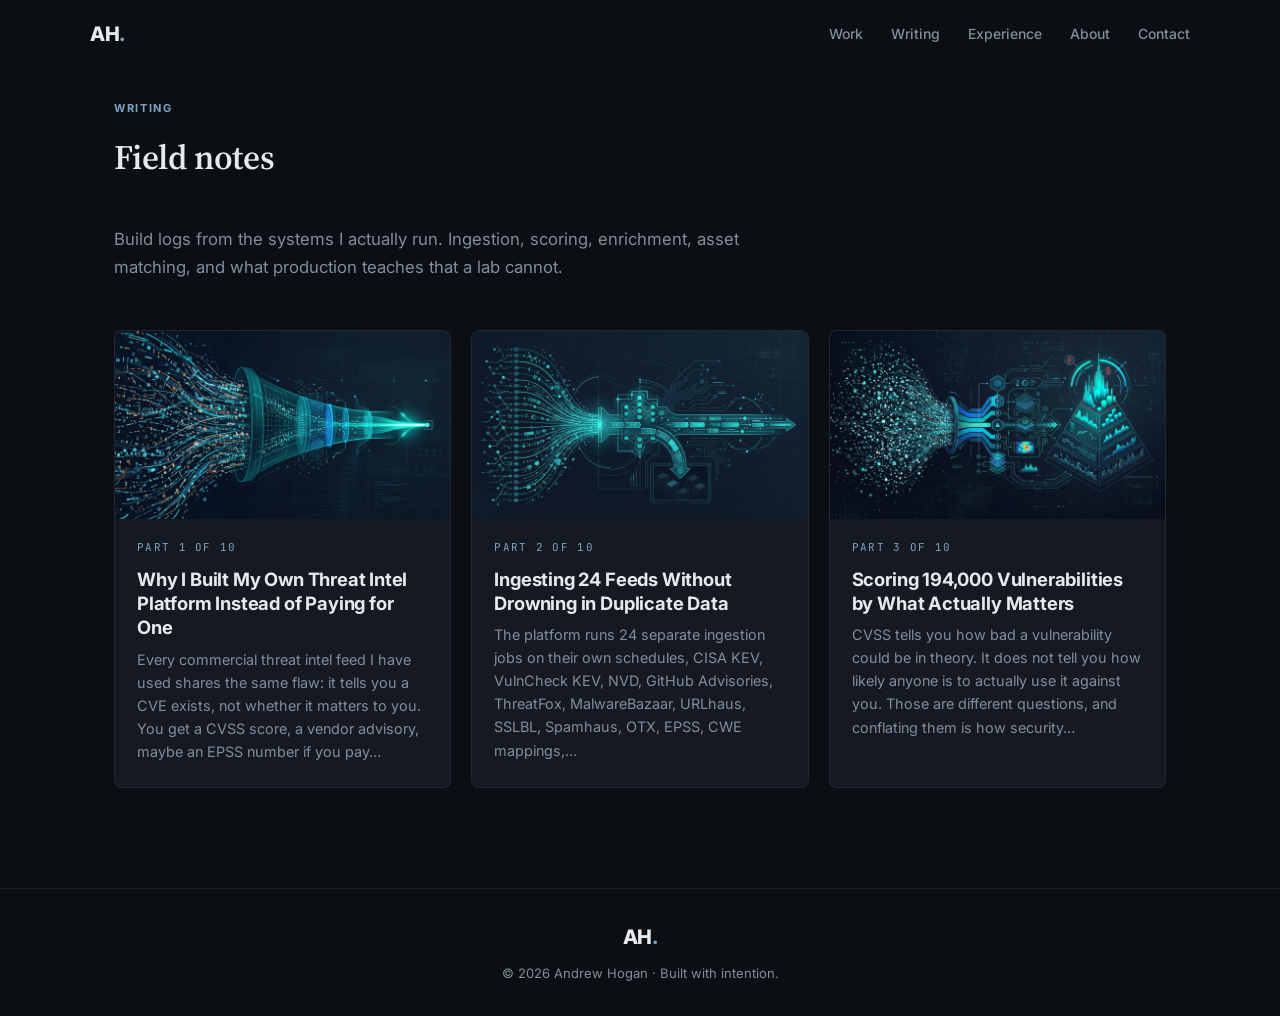
==== blog/index.html @ 1a3f8c3a "Replace the SaaS-landing-page visual system with an institutional one Color: desaturated the primary" ====
<!DOCTYPE html>
<html lang="en">
<head>
  <meta charset="UTF-8" />
  <meta name="viewport" content="width=device-width, initial-scale=1.0" />
  <meta name="description" content="Build logs on threat intelligence, detection engineering, and security tooling." />
  <link rel="icon" href="/favicon.ico" sizes="any" />
  <link rel="icon" type="image/png" sizes="192x192" href="/icon-192.png" />
  <link rel="apple-touch-icon" href="/apple-touch-icon.png" />
  <meta name="theme-color" content="#0b0e13" />
  <meta property="og:title" content="Writing — Andrew Hogan" />
  <meta property="og:description" content="Build logs on threat intelligence, detection engineering, and security tooling." />
  <meta property="og:type" content="website" />
  
  <meta name="twitter:card" content="summary_large_image" />
  <title>Writing — Andrew Hogan</title>
  <link rel="preconnect" href="https://fonts.googleapis.com" />
  <link rel="preconnect" href="https://fonts.gstatic.com" crossorigin />
  <link href="https://fonts.googleapis.com/css2?family=Inter:wght@300;400;500;600;700;800&family=JetBrains+Mono:wght@400;500&family=Source+Serif+4:opsz,wght@8..60,500;8..60,600&display=swap" rel="stylesheet" />
  <link rel="stylesheet" href="/style.css" />
</head>
<body>
  <nav id="navbar">
    <div class="nav-inner">
      <a href="/" class="nav-logo-link"><span class="nav-logo">AH<span class="accent">.</span></span></a>
      <div class="nav-links">
        <a href="/#work">Work</a>
        <a href="/blog/">Writing</a>
        <a href="/#experience">Experience</a>
        <a href="/#about">About</a>
        <a href="/#contact">Contact</a>
      </div>
    </div>
  </nav>

  <section class="section post-index">
    <div class="container">
      <div class="section-label">Writing</div>
      <h1 class="section-title">Field notes</h1>
      <p class="section-lede">Build logs from the systems I actually run. Ingestion, scoring,
         enrichment, asset matching, and what production teaches that a lab cannot.</p>
      <div class="post-list">
        <a class="post-card" href="/blog/why-i-built-my-own-threat-intel-platform.html">
          <img src="/images/blog/why-i-built-my-own-threat-intel-platform.png" alt="" />
          <div class="post-card-body">
            <div class="post-card-kicker">Part 1 of 10</div>
            <h2>Why I Built My Own Threat Intel Platform Instead of Paying for One</h2>
            <p>Every commercial threat intel feed I have used shares the same flaw: it tells you a CVE exists, not whether it matters to you. You get a CVSS score, a vendor advisory, maybe an EPSS number if you pay…</p>
          </div>
        </a>
        <a class="post-card" href="/blog/ingesting-24-feeds-without-duplicate-data.html">
          <img src="/images/blog/ingesting-24-feeds-without-duplicate-data.png" alt="" />
          <div class="post-card-body">
            <div class="post-card-kicker">Part 2 of 10</div>
            <h2>Ingesting 24 Feeds Without Drowning in Duplicate Data</h2>
            <p>The platform runs 24 separate ingestion jobs on their own schedules, CISA KEV, VulnCheck KEV, NVD, GitHub Advisories, ThreatFox, MalwareBazaar, URLhaus, SSLBL, Spamhaus, OTX, EPSS, CWE mappings,…</p>
          </div>
        </a>
        <a class="post-card" href="/blog/scoring-194000-vulnerabilities.html">
          <img src="/images/blog/scoring-194000-vulnerabilities.png" alt="" />
          <div class="post-card-body">
            <div class="post-card-kicker">Part 3 of 10</div>
            <h2>Scoring 194,000 Vulnerabilities by What Actually Matters</h2>
            <p>CVSS tells you how bad a vulnerability could be in theory. It does not tell you how likely anyone is to actually use it against you. Those are different questions, and conflating them is how security…</p>
          </div>
        </a>
      </div>
    </div>
  </section>

  <footer class="footer">
    <div class="container footer-inner">
      <span class="nav-logo">AH<span class="accent">.</span></span>
      <p>&copy; 2026 Andrew Hogan &middot; Built with intention.</p>
    </div>
  </footer>
</body>
</html>
---- style.css ----
/* ── Reset ─────────────────────────────────────────────────────────────── */
*, *::before, *::after { margin: 0; padding: 0; box-sizing: border-box; }

:root {
  --bg:         #0b0e13;
  --bg-alt:     #10141b;
  --surface:    #151a22;
  --border:     rgba(255,255,255,.07);
  --accent:     #7ea2c4;
  --accent-fill:#3f6d91;
  --text:       #e7e9ec;
  --muted:      #828d9d;
  --radius:     8px;
}

html { scroll-behavior: smooth; }

body {
  font-family: 'Inter', sans-serif;
  background: var(--bg);
  color: var(--text);
  line-height: 1.6;
  -webkit-font-smoothing: antialiased;
}

/* Display type: a serif for the handful of large headings reads as an
   institution's letterhead rather than a product landing page. Everything
   else stays Inter for density and legibility at small sizes. */
.hero h1, .section-title, .about-text h2 {
  font-family: 'Source Serif 4', Georgia, serif;
}

.container {
  max-width: 1100px;
  margin: 0 auto;
  padding: 0 24px;
}

.accent { color: var(--accent); }

/* ── Navbar ────────────────────────────────────────────────────────────── */
#navbar {
  position: fixed;
  top: 0; left: 0; right: 0;
  z-index: 100;
  padding: 18px 32px;
  transition: background .3s, backdrop-filter .3s, box-shadow .3s;
}
#navbar.scrolled {
  background: rgba(11,14,19,.88);
  backdrop-filter: blur(12px);
  box-shadow: 0 1px 0 var(--border);
}
.nav-inner {
  max-width: 1100px;
  margin: 0 auto;
  display: flex;
  align-items: center;
  gap: 32px;
}
.nav-logo {
  font-size: 20px;
  font-weight: 800;
  letter-spacing: -.5px;
  color: var(--text);
}
.nav-links {
  display: flex;
  list-style: none;
  gap: 28px;
  margin-left: auto;
}
.nav-links a {
  color: var(--muted);
  text-decoration: none;
  font-size: 14px;
  font-weight: 500;
  transition: color .2s;
}
.nav-links a:hover { color: var(--text); }
.btn-nav-resume {
  margin-left: 8px;
  padding: 8px 18px;
  background: var(--accent-fill);
  color: #fff;
  border-radius: 6px;
  text-decoration: none;
  font-size: 13px;
  font-weight: 600;
  transition: background .2s;
  white-space: nowrap;
}
.btn-nav-resume:hover { background: #4e82ab; }

/* ── Hero ──────────────────────────────────────────────────────────────── */
.hero {
  position: relative;
  min-height: 100vh;
  display: flex;
  align-items: center;
  justify-content: center;
  text-align: center;
  overflow: hidden;
}
.hero-bg {
  position: absolute;
  inset: 0;
  background: radial-gradient(ellipse 70% 50% at 50% 0%, rgba(111, 155, 196,.09) 0%, transparent 70%);
}
.hero-content {
  position: relative;
  z-index: 2;
  max-width: 720px;
  padding: 0 24px;
}
.hero-badge {
  display: inline-flex;
  align-items: center;
  gap: 8px;
  padding: 5px 14px;
  border: 1px solid var(--border);
  border-radius: 4px;
  font-size: 11px;
  font-weight: 600;
  color: var(--muted);
  letter-spacing: .1em;
  text-transform: uppercase;
  margin-bottom: 28px;
}
.dot {
  width: 6px; height: 6px;
  background: var(--accent);
  border-radius: 50%;
}
.hero h1 {
  font-size: clamp(2.5rem, 6vw, 4.2rem);
  font-weight: 600;
  letter-spacing: -.5px;
  line-height: 1.08;
  margin-bottom: 18px;
  color: var(--text);
}
.hero-title {
  font-size: clamp(1rem, 2.5vw, 1.2rem);
  color: var(--accent);
  font-weight: 500;
  letter-spacing: .01em;
  margin-bottom: 14px;
}
.hero-sub {
  color: var(--muted);
  margin-bottom: 36px;
  font-family: 'JetBrains Mono', monospace;
  font-size: 13px;
}
.hero-actions {
  display: flex;
  gap: 12px;
  justify-content: center;
  flex-wrap: wrap;
}
.btn-primary {
  padding: 13px 28px;
  background: var(--accent-fill);
  color: #fff;
  border-radius: var(--radius);
  text-decoration: none;
  font-weight: 600;
  font-size: 14px;
  transition: background .2s;
}
.btn-primary:hover { background: #4e82ab; }
.btn-ghost {
  padding: 13px 20px;
  background: transparent;
  border: 1px solid var(--border);
  color: var(--text);
  border-radius: var(--radius);
  text-decoration: none;
  font-weight: 500;
  font-size: 14px;
  display: flex;
  align-items: center;
  gap: 8px;
  transition: border-color .2s;
}
.btn-ghost:hover { border-color: rgba(126, 162, 196, .4); }
.hero-scroll {
  position: absolute;
  bottom: 32px;
  left: 50%;
  transform: translateX(-50%);
  color: var(--muted);
  font-size: 14px;
  z-index: 2;
}

/* ── Sections ──────────────────────────────────────────────────────────── */
.section { padding: 100px 0; }
.section-alt { background: var(--bg-alt); }

.section-label {
  font-size: 11px;
  font-weight: 700;
  letter-spacing: .15em;
  text-transform: uppercase;
  color: var(--accent);
  margin-bottom: 12px;
}
.section-title {
  font-size: clamp(1.6rem, 3vw, 2.15rem);
  font-weight: 600;
  letter-spacing: -.2px;
  margin-bottom: 48px;
  color: var(--text);
}

/* Fade-in animation */
.skill-card, .cert-group, .about-grid, .stat {
  opacity: 0;
  transform: translateY(20px);
  transition: opacity .5s ease, transform .5s ease;
}
.skill-card.visible, .cert-group.visible, .about-grid.visible, .stat.visible {
  opacity: 1;
  transform: translateY(0);
}

/* ── About ─────────────────────────────────────────────────────────────── */
.about-grid {
  display: grid;
  grid-template-columns: 280px 1fr;
  gap: 60px;
  align-items: center;
}
@media (max-width: 768px) {
  .about-grid { grid-template-columns: 1fr; gap: 36px; }
}
.photo-wrap {
  width: 220px;
  height: 220px;
  border-radius: var(--radius);
  overflow: hidden;
  border: 1px solid var(--border);
  margin: 0 auto;
}
.photo-wrap img { width: 100%; height: 100%; object-fit: cover; filter: grayscale(.15); }
.about-text h2 {
  font-size: 1.9rem;
  font-weight: 600;
  letter-spacing: -.2px;
  margin-bottom: 20px;
  color: var(--text);
}
.about-text p {
  color: var(--muted);
  line-height: 1.75;
  margin-bottom: 16px;
}
.inline-link { color: var(--accent); text-decoration: none; border-bottom: 1px solid rgba(111, 155, 196,.4); }
.inline-link:hover { border-color: var(--accent); }
.about-stats {
  display: flex;
  gap: 32px;
  margin-top: 32px;
  flex-wrap: wrap;
}
.stat { text-align: center; }
.stat-num {
  display: block;
  font-size: 1.7rem;
  font-weight: 700;
  color: var(--text);
  letter-spacing: -.3px;
  font-family: 'JetBrains Mono', monospace;
}
.stat-label {
  display: block;
  font-size: 11px;
  color: var(--muted);
  text-transform: uppercase;
  letter-spacing: .08em;
  margin-top: 4px;
}

/* ── Skills ────────────────────────────────────────────────────────────── */
.skills-grid {
  display: grid;
  grid-template-columns: repeat(auto-fill, minmax(300px, 1fr));
  gap: 20px;
}
.skill-card {
  background: var(--surface);
  border: 1px solid var(--border);
  border-radius: var(--radius);
  padding: 28px;
  transition: border-color .2s, transform .2s;
}
.skill-card:hover { border-color: rgba(126, 162, 196, .3); }
.skill-icon {
  width: 40px; height: 40px;
  border-radius: 6px;
  background: rgba(126, 162, 196, .1);
  display: flex;
  align-items: center;
  justify-content: center;
  color: var(--accent);
  font-size: 16px;
  margin-bottom: 16px;
}
.skill-card h3 {
  font-size: 15px;
  font-weight: 700;
  color: var(--text);
  margin-bottom: 14px;
}
.tag-list { display: flex; flex-wrap: wrap; gap: 7px; }
.tag {
  padding: 4px 10px;
  background: rgba(255,255,255,.04);
  border: 1px solid rgba(255,255,255,.08);
  border-radius: 5px;
  font-size: 12px;
  color: var(--muted);
  font-weight: 500;
}

/* ── Certifications ────────────────────────────────────────────────────── */
.cert-group { margin-bottom: 48px; }
.cert-group-label {
  font-size: 11px;
  font-weight: 700;
  letter-spacing: .12em;
  text-transform: uppercase;
  color: var(--muted);
  margin-bottom: 20px;
  padding-bottom: 10px;
  border-bottom: 1px solid var(--border);
}
.cert-row {
  display: flex;
  flex-wrap: wrap;
  gap: 16px;
}
.cert-card {
  display: flex;
  flex-direction: column;
  align-items: center;
  gap: 10px;
  background: var(--surface);
  border: 1px solid var(--border);
  border-radius: var(--radius);
  padding: 16px 12px;
  text-decoration: none;
  width: 160px;
  transition: border-color .2s, transform .2s, background .2s;
}
.cert-card:hover { border-color: rgba(126, 162, 196, .35); }
.cert-card img {
  width: 160px;
  height: 160px;
  object-fit: contain;
}
.cert-card span {
  font-size: 11px;
  color: var(--muted);
  font-weight: 600;
  text-align: center;
  line-height: 1.3;
}
.cert-card:hover span { color: var(--text); }

/* ── Contact ───────────────────────────────────────────────────────────── */
.contact-wrap { text-align: center; }
.contact-sub {
  color: var(--muted);
  font-size: 16px;
  margin-bottom: 48px;
  margin-top: -28px;
}
.contact-links {
  display: flex;
  gap: 20px;
  justify-content: center;
  flex-wrap: wrap;
}
.contact-card {
  display: flex;
  flex-direction: column;
  align-items: center;
  gap: 10px;
  background: var(--surface);
  border: 1px solid var(--border);
  border-radius: var(--radius);
  padding: 28px 36px;
  text-decoration: none;
  color: var(--text);
  font-size: 22px;
  transition: border-color .2s;
  min-width: 120px;
}
.contact-card:hover { border-color: rgba(126, 162, 196, .35); }
.contact-card span {
  font-size: 12px;
  font-weight: 600;
  color: var(--muted);
  letter-spacing: .05em;
}
.contact-card:hover span { color: var(--text); }

/* ── Footer ────────────────────────────────────────────────────────────── */
footer {
  border-top: 1px solid var(--border);
  padding: 32px 24px;
  text-align: center;
}
footer .container {
  display: flex;
  flex-direction: column;
  align-items: center;
  gap: 10px;
}
footer p { color: var(--muted); font-size: 13px; }

/* ── Mobile ────────────────────────────────────────────────────────────── */
@media (max-width: 640px) {
  .nav-links { display: none; }
  .btn-nav-resume { margin-left: auto; }
  .about-stats { gap: 20px; }
  .cert-card { width: 140px; }
  .contact-card { padding: 20px 24px; min-width: 100px; }
}

/* ── Work Experience Timeline ──────────────────────────────────────────── */
/* Role badges (current / military) in the condensed experience list — plain
   text on a thin border, no colour-fill pill, so a 9-year career doesn't
   read as a row of status chips. */
.tl-badge {
  font-size: 10px;
  font-weight: 700;
  padding: 2px 8px;
  border-radius: 4px;
  color: var(--muted);
  border: 1px solid var(--border);
  text-transform: uppercase;
  letter-spacing: .06em;
}
.tl-badge.current { color: var(--accent); border-color: rgba(126, 162, 196, .35); }

/* ==========================================================================
   Redesign: proof of work leads, credentials support
   ========================================================================== */

.section-lede {
  max-width: 62ch;
  margin: -8px 0 48px;
  font-size: 1.05rem;
  line-height: 1.7;
  color: var(--muted);
}

/* ---- Selected Work ---------------------------------------------------- */

.work-grid {
  display: grid;
  grid-template-columns: repeat(2, minmax(0, 1fr));
  gap: 20px;
}

/* The CTI platform is the strongest piece, so it gets the full width and the
   metric row. Everything else reads as a supporting card. */
.work-card--lead { grid-column: 1 / -1; }

.work-card {
  display: flex;
  flex-direction: column;
  gap: 14px;
  padding: 28px;
  background: var(--surface);
  border: 1px solid rgba(148, 163, 184, .10);
  border-radius: var(--radius);
  transition: border-color .2s;
}

.work-card:hover { border-color: rgba(126, 162, 196, .4); }

.work-head {
  display: flex;
  align-items: center;
  justify-content: space-between;
  gap: 16px;
}

.work-card h3 {
  font-size: 1.3rem;
  font-weight: 700;
  letter-spacing: -0.01em;
}

.work-card--lead h3 { font-size: 1.6rem; }

.work-card p {
  color: var(--muted);
  line-height: 1.7;
  font-size: .97rem;
}

.work-status {
  flex-shrink: 0;
  font-family: 'JetBrains Mono', monospace;
  font-size: .68rem;
  letter-spacing: .08em;
  text-transform: uppercase;
  color: var(--muted);
  border: 1px solid rgba(148, 163, 184, .22);
  border-radius: 4px;
  padding: 4px 10px;
}

.work-status.live { color: #7fb896; border-color: rgba(127, 184, 150, .35); }

.work-metrics {
  display: flex;
  flex-wrap: wrap;
  gap: 36px;
  list-style: none;
  margin: 4px 0;
  padding: 18px 0;
  border-top: 1px solid rgba(148, 163, 184, .10);
  border-bottom: 1px solid rgba(148, 163, 184, .10);
}

.work-metrics li { display: flex; flex-direction: column; gap: 2px; }

.work-metrics strong {
  font-size: 1.7rem;
  font-weight: 800;
  letter-spacing: -0.02em;
  color: var(--text);
}

.work-metrics span {
  font-family: 'JetBrains Mono', monospace;
  font-size: .7rem;
  letter-spacing: .06em;
  text-transform: uppercase;
  color: var(--muted);
}

.work-tags { display: flex; flex-wrap: wrap; gap: 7px; }

.work-tags span {
  font-size: .76rem;
  color: var(--muted);
  background: rgba(148, 163, 184, .07);
  border: 1px solid rgba(148, 163, 184, .10);
  border-radius: 6px;
  padding: 4px 9px;
}

.work-link {
  margin-top: auto;
  align-self: flex-start;
  font-size: .9rem;
  font-weight: 600;
  color: var(--accent);
  text-decoration: none;
  transition: gap .2s;
}

.work-link span { display: inline-block; transition: transform .2s; }
.work-card:hover .work-link span,
.work-link:hover span { transform: translateX(4px); }

/* ---- Writing ----------------------------------------------------------- */

.writing-card {
  display: block;
  max-width: 760px;
  padding: 30px;
  background: var(--surface);
  border: 1px solid rgba(148, 163, 184, .10);
  border-left: 3px solid var(--accent-fill);
  border-radius: var(--radius);
  text-decoration: none;
  transition: border-color .2s;
}

.writing-kicker {
  font-family: 'JetBrains Mono', monospace;
  font-size: .7rem;
  letter-spacing: .12em;
  text-transform: uppercase;
  color: var(--accent);
  margin-bottom: 10px;
}

.writing-title {
  font-size: 1.35rem;
  font-weight: 700;
  line-height: 1.3;
  letter-spacing: -0.01em;
  color: var(--text);
  margin-bottom: 10px;
}

.writing-dek {
  color: var(--muted);
  line-height: 1.7;
  margin-bottom: 16px;
}

/* ---- Condensed role list ---------------------------------------------- */

.roles { display: flex; flex-direction: column; }

.role {
  display: grid;
  grid-template-columns: 210px minmax(0, 1fr);
  gap: 28px;
  padding: 26px 0;
  border-top: 1px solid rgba(148, 163, 184, .10);
}

.role:last-child { border-bottom: 1px solid rgba(148, 163, 184, .10); }

.role-when {
  display: flex;
  flex-direction: column;
  align-items: flex-start;
  gap: 8px;
  font-family: 'JetBrains Mono', monospace;
  font-size: .78rem;
  color: var(--muted);
  padding-top: 3px;
}

.role-title { font-size: 1.08rem; font-weight: 700; }
.role-company { color: var(--accent); font-size: .92rem; margin-top: 2px; }

.role-line {
  color: var(--muted);
  line-height: 1.65;
  font-size: .93rem;
  margin: 10px 0 12px;
}

.role-tags { display: flex; flex-wrap: wrap; gap: 6px; }

.role-tags span {
  font-size: .72rem;
  color: var(--muted);
  background: rgba(148, 163, 184, .07);
  border-radius: 5px;
  padding: 3px 8px;
}

.roles-more { display: inline-block; margin-top: 28px; }

@media (max-width: 860px) {
  .work-grid { grid-template-columns: 1fr; }
  .work-metrics { gap: 24px; }
  .role { grid-template-columns: 1fr; gap: 10px; }
  .role-when { flex-direction: row; align-items: center; gap: 12px; }
}

/* ---- Tighter skills + credentials -------------------------------------
   These are supporting evidence, not the headline. Shrinking the cards and
   badges keeps them scannable without letting them dominate the page the
   way a printed resume would. */

.skills-grid { gap: 16px; }

.skill-card { padding: 20px 22px; }

.skill-card h3 { font-size: 1rem; margin-bottom: 10px; }

.skill-card .skill-icon {
  width: 32px; height: 32px;
  font-size: .85rem;
  margin-bottom: 12px;
}

.skill-card .tag { font-size: .73rem; padding: 3px 8px; }

.cert-group { margin-bottom: 26px; }

.cert-grid { gap: 10px; }

.cert-card {
  padding: 12px 10px 10px;
  border-radius: var(--radius);
}

.cert-card img, .cert-card .cert-img { max-height: 54px; }

.cert-card .cert-name { font-size: .68rem; }

@media (min-width: 861px) {
  /* Credentials read as a dense wall of badges at full size; capping the
     track width turns 14 tiles into a tidy row rather than a grid block. */
  .cert-grid { grid-template-columns: repeat(auto-fill, minmax(104px, 1fr)); }
}

/* ---- Blog (hosted here, not linked out) -------------------------------- */

.post-index .post-list {
  display: grid;
  grid-template-columns: repeat(auto-fill, minmax(320px, 1fr));
  gap: 20px;
}

.post-card {
  display: flex;
  flex-direction: column;
  background: var(--surface);
  border: 1px solid rgba(148, 163, 184, .10);
  border-radius: var(--radius);
  overflow: hidden;
  text-decoration: none;
  transition: border-color .2s;
}

.post-card:hover { border-color: rgba(126, 162, 196, .4); }

.post-card img { width: 100%; aspect-ratio: 16 / 9; object-fit: cover; display: block; }

.post-card-body { padding: 20px 22px 24px; }

.post-card-kicker {
  font-family: 'JetBrains Mono', monospace;
  font-size: .68rem;
  letter-spacing: .12em;
  text-transform: uppercase;
  color: var(--accent);
  margin-bottom: 10px;
}

.post-card h2 {
  font-size: 1.15rem;
  font-weight: 700;
  line-height: 1.32;
  letter-spacing: -0.01em;
  color: var(--text);
  margin-bottom: 8px;
}

.post-card p { color: var(--muted); font-size: .9rem; line-height: 1.6; }

/* ---- Single post ------------------------------------------------------- */

.post-page { padding-top: 140px; }

.container.narrow { max-width: 760px; }

.post-back {
  display: inline-block;
  font-family: 'JetBrains Mono', monospace;
  font-size: .76rem;
  letter-spacing: .06em;
  color: var(--muted);
  text-decoration: none;
  margin-bottom: 30px;
}

.post-back:hover { color: var(--accent); }

.post-kicker {
  font-family: 'JetBrains Mono', monospace;
  font-size: .7rem;
  letter-spacing: .12em;
  text-transform: uppercase;
  color: var(--accent);
  margin-bottom: 14px;
}

.post-h1 {
  font-family: 'Source Serif 4', Georgia, serif;
  font-size: clamp(1.9rem, 4vw, 2.7rem);
  font-weight: 600;
  line-height: 1.18;
  letter-spacing: -0.01em;
  margin-bottom: 30px;
}

.post-cover {
  width: 100%;
  aspect-ratio: 16 / 9;
  object-fit: cover;
  border-radius: var(--radius);
  margin-bottom: 38px;
}

.post-body p {
  font-size: 1.07rem;
  line-height: 1.8;
  color: var(--muted);
  margin-bottom: 24px;
}

/* Opening paragraph carries the piece, so it gets the brighter ink. */
.post-body .post-lede { font-size: 1.2rem; line-height: 1.72; color: var(--text); }

.post-nav {
  display: flex;
  gap: 16px;
  flex-wrap: wrap;
  margin-top: 56px;
  padding-top: 32px;
  border-top: 1px solid rgba(148, 163, 184, .12);
}

.post-nav-link {
  flex: 1 1 240px;
  padding: 18px 20px;
  background: var(--surface);
  border: 1px solid rgba(148, 163, 184, .10);
  border-radius: var(--radius);
  text-decoration: none;
  color: var(--text);
  font-weight: 600;
  line-height: 1.4;
  transition: border-color .2s;
}

.post-nav-link:hover { border-color: rgba(126, 162, 196, .4); }
.post-nav-link.next { text-align: right; }

.post-nav-link span {
  display: block;
  font-family: 'JetBrains Mono', monospace;
  font-size: .66rem;
  letter-spacing: .12em;
  text-transform: uppercase;
  color: var(--muted);
  margin-bottom: 6px;
}

.nav-logo-link { text-decoration: none; }

.writing-grid {
  display: grid;
  grid-template-columns: repeat(auto-fit, minmax(290px, 1fr));
  gap: 18px;
}

.writing-item {
  display: block;
  padding: 24px 26px;
  background: var(--surface);
  border: 1px solid rgba(148, 163, 184, .10);
  border-left: 3px solid var(--accent-fill);
  border-radius: var(--radius);
  text-decoration: none;
  transition: border-color .2s;
}

.writing-item:hover { border-color: rgba(126, 162, 196, .4); }
.writing-item .writing-title { font-size: 1.08rem; margin-bottom: 8px; }
.writing-item .writing-dek { font-size: .9rem; margin-bottom: 0; }
.writing-all { display: inline-block; margin-top: 26px; }

/* ---- Right Now --------------------------------------------------------- */

.now-list {
  list-style: none;
  display: flex;
  flex-direction: column;
  gap: 18px;
  max-width: 820px;
}

.now-list li {
  position: relative;
  padding-left: 26px;
  color: var(--muted);
  font-size: 1.02rem;
  line-height: 1.75;
}

.now-dot {
  position: absolute;
  left: 0;
  top: .62em;
  width: 7px;
  height: 7px;
  border-radius: 50%;
  background: var(--accent);
}

/* ---- Beyond the work --------------------------------------------------- */

.beyond-grid {
  display: grid;
  grid-template-columns: repeat(auto-fit, minmax(300px, 1fr));
  gap: 20px;
}

.beyond-item {
  padding: 26px 28px;
  background: var(--surface);
  border: 1px solid rgba(148, 163, 184, .10);
  border-radius: var(--radius);
  transition: border-color .2s;
}

.beyond-item:hover { border-color: rgba(126, 162, 196, .3); }

.beyond-item h3 {
  font-size: 1.06rem;
  font-weight: 700;
  letter-spacing: -0.01em;
  margin-bottom: 10px;
}

.beyond-item p {
  color: var(--muted);
  font-size: .95rem;
  line-height: 1.72;
}
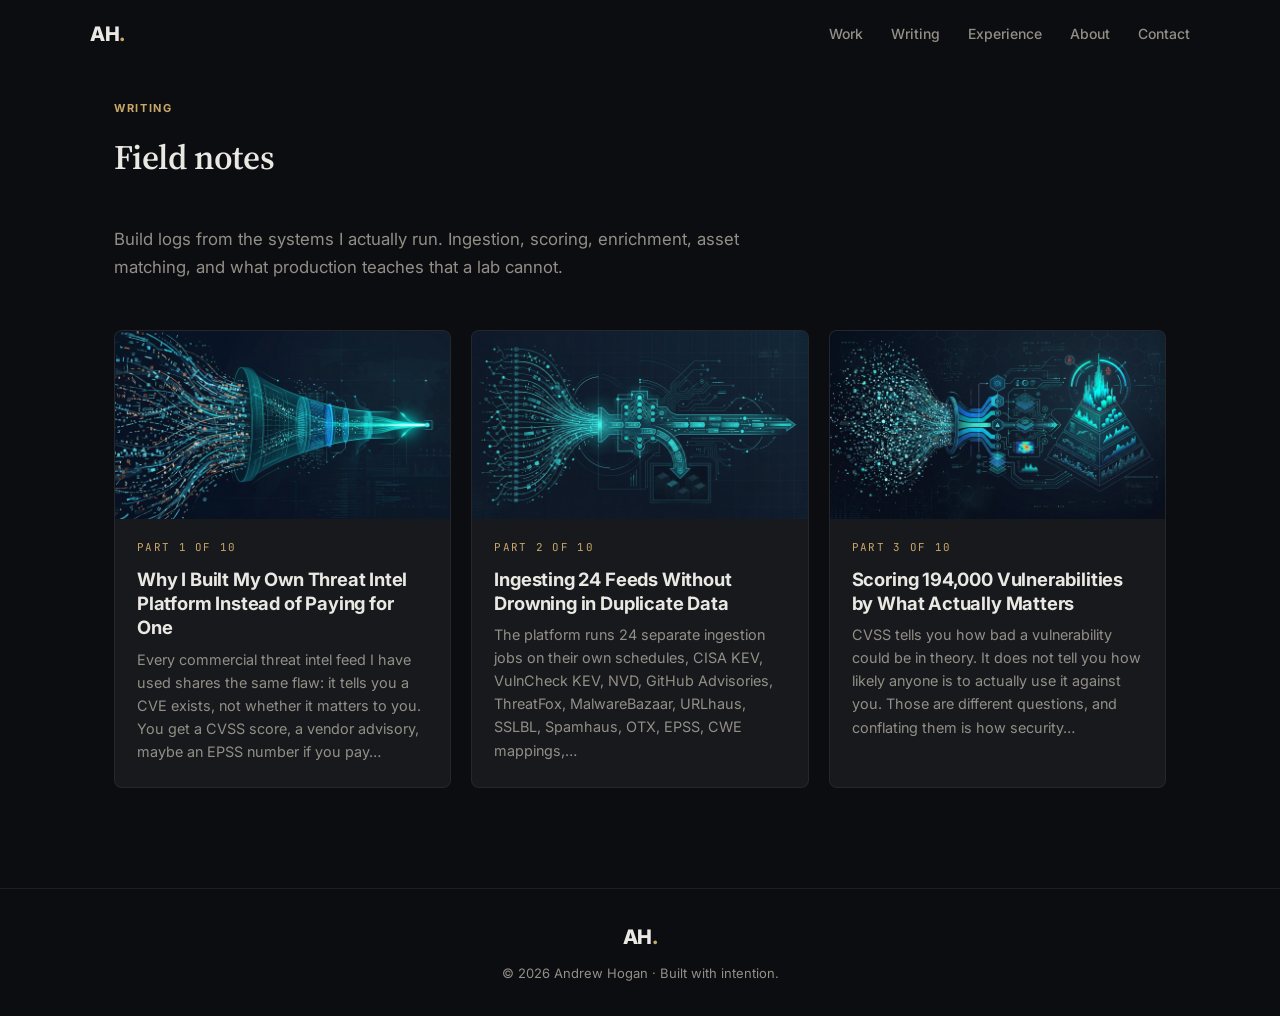
==== commit 9401b87c: "Swap the steel-blue accent for ink + brass Blue read as generic tech/SaaS even desaturated. Moved to" ====
--- a/blog/index.html
+++ b/blog/index.html
@@ -7,7 +7,7 @@
   <link rel="icon" href="/favicon.ico" sizes="any" />
   <link rel="icon" type="image/png" sizes="192x192" href="/icon-192.png" />
   <link rel="apple-touch-icon" href="/apple-touch-icon.png" />
-  <meta name="theme-color" content="#0b0e13" />
+  <meta name="theme-color" content="#0c0d10" />
   <meta property="og:title" content="Writing — Andrew Hogan" />
   <meta property="og:description" content="Build logs on threat intelligence, detection engineering, and security tooling." />
   <meta property="og:type" content="website" />
--- a/style.css
+++ b/style.css
@@ -2,14 +2,14 @@
 *, *::before, *::after { margin: 0; padding: 0; box-sizing: border-box; }
 
 :root {
-  --bg:         #0b0e13;
-  --bg-alt:     #10141b;
-  --surface:    #151a22;
+  --bg:         #0c0d10;
+  --bg-alt:     #111316;
+  --surface:    #17191d;
   --border:     rgba(255,255,255,.07);
-  --accent:     #7ea2c4;
-  --accent-fill:#3f6d91;
-  --text:       #e7e9ec;
-  --muted:      #828d9d;
+  --accent:     #c9a768;
+  --accent-fill:#96753a;
+  --text:       #eae8e3;
+  --muted:      #938f87;
   --radius:     8px;
 }
 
@@ -47,7 +47,7 @@
   transition: background .3s, backdrop-filter .3s, box-shadow .3s;
 }
 #navbar.scrolled {
-  background: rgba(11,14,19,.88);
+  background: rgba(12,13,16,.88);
   backdrop-filter: blur(12px);
   box-shadow: 0 1px 0 var(--border);
 }
@@ -90,7 +90,7 @@
   transition: background .2s;
   white-space: nowrap;
 }
-.btn-nav-resume:hover { background: #4e82ab; }
+.btn-nav-resume:hover { background: #b38b4a; }
 
 /* ── Hero ──────────────────────────────────────────────────────────────── */
 .hero {
@@ -105,7 +105,7 @@
 .hero-bg {
   position: absolute;
   inset: 0;
-  background: radial-gradient(ellipse 70% 50% at 50% 0%, rgba(111, 155, 196,.09) 0%, transparent 70%);
+  background: radial-gradient(ellipse 70% 50% at 50% 0%, rgba(201, 167, 104,.09) 0%, transparent 70%);
 }
 .hero-content {
   position: relative;
@@ -169,7 +169,7 @@
   font-size: 14px;
   transition: background .2s;
 }
-.btn-primary:hover { background: #4e82ab; }
+.btn-primary:hover { background: #b38b4a; }
 .btn-ghost {
   padding: 13px 20px;
   background: transparent;
@@ -184,7 +184,7 @@
   gap: 8px;
   transition: border-color .2s;
 }
-.btn-ghost:hover { border-color: rgba(126, 162, 196, .4); }
+.btn-ghost:hover { border-color: rgba(201, 167, 104, .4); }
 .hero-scroll {
   position: absolute;
   bottom: 32px;
@@ -257,7 +257,7 @@
   line-height: 1.75;
   margin-bottom: 16px;
 }
-.inline-link { color: var(--accent); text-decoration: none; border-bottom: 1px solid rgba(111, 155, 196,.4); }
+.inline-link { color: var(--accent); text-decoration: none; border-bottom: 1px solid rgba(201, 167, 104,.4); }
 .inline-link:hover { border-color: var(--accent); }
 .about-stats {
   display: flex;
@@ -296,11 +296,11 @@
   padding: 28px;
   transition: border-color .2s, transform .2s;
 }
-.skill-card:hover { border-color: rgba(126, 162, 196, .3); }
+.skill-card:hover { border-color: rgba(201, 167, 104, .3); }
 .skill-icon {
   width: 40px; height: 40px;
   border-radius: 6px;
-  background: rgba(126, 162, 196, .1);
+  background: rgba(201, 167, 104, .1);
   display: flex;
   align-items: center;
   justify-content: center;
@@ -355,7 +355,7 @@
   width: 160px;
   transition: border-color .2s, transform .2s, background .2s;
 }
-.cert-card:hover { border-color: rgba(126, 162, 196, .35); }
+.cert-card:hover { border-color: rgba(201, 167, 104, .35); }
 .cert-card img {
   width: 160px;
   height: 160px;
@@ -399,7 +399,7 @@
   transition: border-color .2s;
   min-width: 120px;
 }
-.contact-card:hover { border-color: rgba(126, 162, 196, .35); }
+.contact-card:hover { border-color: rgba(201, 167, 104, .35); }
 .contact-card span {
   font-size: 12px;
   font-weight: 600;
@@ -445,7 +445,7 @@
   text-transform: uppercase;
   letter-spacing: .06em;
 }
-.tl-badge.current { color: var(--accent); border-color: rgba(126, 162, 196, .35); }
+.tl-badge.current { color: var(--accent); border-color: rgba(201, 167, 104, .35); }
 
 /* ==========================================================================
    Redesign: proof of work leads, credentials support
@@ -482,7 +482,7 @@
   transition: border-color .2s;
 }
 
-.work-card:hover { border-color: rgba(126, 162, 196, .4); }
+.work-card:hover { border-color: rgba(201, 167, 104, .4); }
 
 .work-head {
   display: flex;
@@ -721,7 +721,7 @@
   transition: border-color .2s;
 }
 
-.post-card:hover { border-color: rgba(126, 162, 196, .4); }
+.post-card:hover { border-color: rgba(201, 167, 104, .4); }
 
 .post-card img { width: 100%; aspect-ratio: 16 / 9; object-fit: cover; display: block; }
 
@@ -823,7 +823,7 @@
   transition: border-color .2s;
 }
 
-.post-nav-link:hover { border-color: rgba(126, 162, 196, .4); }
+.post-nav-link:hover { border-color: rgba(201, 167, 104, .4); }
 .post-nav-link.next { text-align: right; }
 
 .post-nav-link span {
@@ -855,7 +855,7 @@
   transition: border-color .2s;
 }
 
-.writing-item:hover { border-color: rgba(126, 162, 196, .4); }
+.writing-item:hover { border-color: rgba(201, 167, 104, .4); }
 .writing-item .writing-title { font-size: 1.08rem; margin-bottom: 8px; }
 .writing-item .writing-dek { font-size: .9rem; margin-bottom: 0; }
 .writing-all { display: inline-block; margin-top: 26px; }
@@ -904,7 +904,7 @@
   transition: border-color .2s;
 }
 
-.beyond-item:hover { border-color: rgba(126, 162, 196, .3); }
+.beyond-item:hover { border-color: rgba(201, 167, 104, .3); }
 
 .beyond-item h3 {
   font-size: 1.06rem;
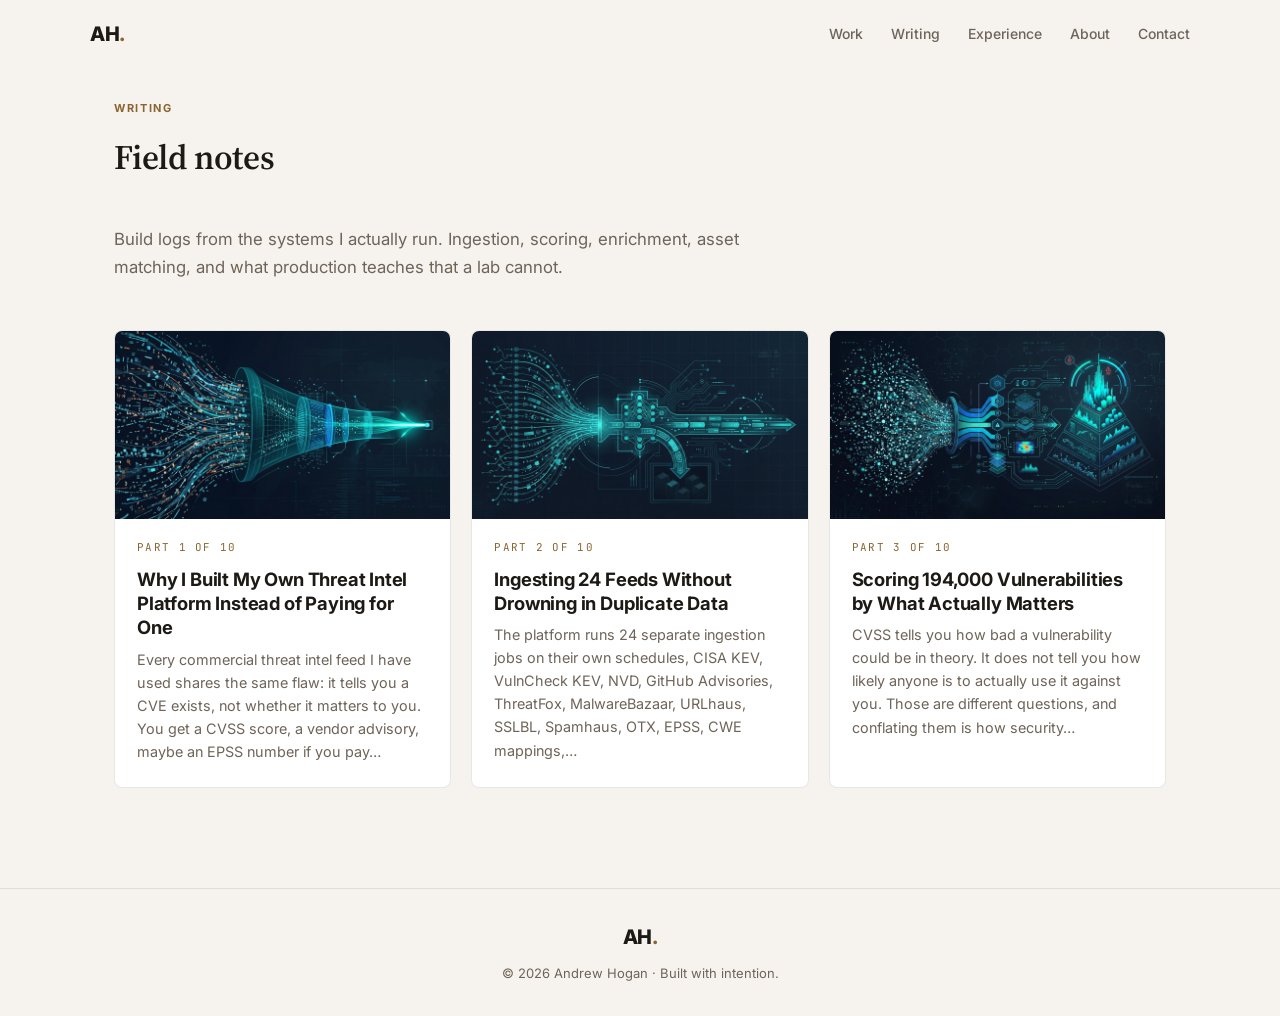
==== commit 580978a2: "Flip to an off-white background Swapped the dark ink theme for a light one: warm off-white page (#f6" ====
--- a/blog/index.html
+++ b/blog/index.html
@@ -7,7 +7,7 @@
   <link rel="icon" href="/favicon.ico" sizes="any" />
   <link rel="icon" type="image/png" sizes="192x192" href="/icon-192.png" />
   <link rel="apple-touch-icon" href="/apple-touch-icon.png" />
-  <meta name="theme-color" content="#0c0d10" />
+  <meta name="theme-color" content="#f6f3ee" />
   <meta property="og:title" content="Writing — Andrew Hogan" />
   <meta property="og:description" content="Build logs on threat intelligence, detection engineering, and security tooling." />
   <meta property="og:type" content="website" />
--- a/style.css
+++ b/style.css
@@ -2,14 +2,14 @@
 *, *::before, *::after { margin: 0; padding: 0; box-sizing: border-box; }
 
 :root {
-  --bg:         #0c0d10;
-  --bg-alt:     #111316;
-  --surface:    #17191d;
-  --border:     rgba(255,255,255,.07);
-  --accent:     #c9a768;
-  --accent-fill:#96753a;
-  --text:       #eae8e3;
-  --muted:      #938f87;
+  --bg:         #f6f3ee;
+  --bg-alt:     #efe9e0;
+  --surface:    #ffffff;
+  --border:     rgba(29,26,21,.10);
+  --accent:     #8a6530;
+  --accent-fill:#6f5225;
+  --text:       #1d1a15;
+  --muted:      #6e6459;
   --radius:     8px;
 }
 
@@ -47,7 +47,7 @@
   transition: background .3s, backdrop-filter .3s, box-shadow .3s;
 }
 #navbar.scrolled {
-  background: rgba(12,13,16,.88);
+  background: rgba(246,243,238,.88);
   backdrop-filter: blur(12px);
   box-shadow: 0 1px 0 var(--border);
 }
@@ -90,7 +90,7 @@
   transition: background .2s;
   white-space: nowrap;
 }
-.btn-nav-resume:hover { background: #b38b4a; }
+.btn-nav-resume:hover { background: #86632e; }
 
 /* ── Hero ──────────────────────────────────────────────────────────────── */
 .hero {
@@ -105,7 +105,7 @@
 .hero-bg {
   position: absolute;
   inset: 0;
-  background: radial-gradient(ellipse 70% 50% at 50% 0%, rgba(201, 167, 104,.09) 0%, transparent 70%);
+  background: radial-gradient(ellipse 70% 50% at 50% 0%, rgba(138, 101, 48,.09) 0%, transparent 70%);
 }
 .hero-content {
   position: relative;
@@ -169,7 +169,7 @@
   font-size: 14px;
   transition: background .2s;
 }
-.btn-primary:hover { background: #b38b4a; }
+.btn-primary:hover { background: #86632e; }
 .btn-ghost {
   padding: 13px 20px;
   background: transparent;
@@ -184,7 +184,7 @@
   gap: 8px;
   transition: border-color .2s;
 }
-.btn-ghost:hover { border-color: rgba(201, 167, 104, .4); }
+.btn-ghost:hover { border-color: rgba(138, 101, 48, .4); }
 .hero-scroll {
   position: absolute;
   bottom: 32px;
@@ -257,7 +257,7 @@
   line-height: 1.75;
   margin-bottom: 16px;
 }
-.inline-link { color: var(--accent); text-decoration: none; border-bottom: 1px solid rgba(201, 167, 104,.4); }
+.inline-link { color: var(--accent); text-decoration: none; border-bottom: 1px solid rgba(138, 101, 48,.4); }
 .inline-link:hover { border-color: var(--accent); }
 .about-stats {
   display: flex;
@@ -296,11 +296,11 @@
   padding: 28px;
   transition: border-color .2s, transform .2s;
 }
-.skill-card:hover { border-color: rgba(201, 167, 104, .3); }
+.skill-card:hover { border-color: rgba(138, 101, 48, .3); }
 .skill-icon {
   width: 40px; height: 40px;
   border-radius: 6px;
-  background: rgba(201, 167, 104, .1);
+  background: rgba(138, 101, 48, .1);
   display: flex;
   align-items: center;
   justify-content: center;
@@ -317,8 +317,8 @@
 .tag-list { display: flex; flex-wrap: wrap; gap: 7px; }
 .tag {
   padding: 4px 10px;
-  background: rgba(255,255,255,.04);
-  border: 1px solid rgba(255,255,255,.08);
+  background: rgba(29,26,21,.04);
+  border: 1px solid rgba(29,26,21,.10);
   border-radius: 5px;
   font-size: 12px;
   color: var(--muted);
@@ -355,7 +355,7 @@
   width: 160px;
   transition: border-color .2s, transform .2s, background .2s;
 }
-.cert-card:hover { border-color: rgba(201, 167, 104, .35); }
+.cert-card:hover { border-color: rgba(138, 101, 48, .35); }
 .cert-card img {
   width: 160px;
   height: 160px;
@@ -399,7 +399,7 @@
   transition: border-color .2s;
   min-width: 120px;
 }
-.contact-card:hover { border-color: rgba(201, 167, 104, .35); }
+.contact-card:hover { border-color: rgba(138, 101, 48, .35); }
 .contact-card span {
   font-size: 12px;
   font-weight: 600;
@@ -445,7 +445,7 @@
   text-transform: uppercase;
   letter-spacing: .06em;
 }
-.tl-badge.current { color: var(--accent); border-color: rgba(201, 167, 104, .35); }
+.tl-badge.current { color: var(--accent); border-color: rgba(138, 101, 48, .35); }
 
 /* ==========================================================================
    Redesign: proof of work leads, credentials support
@@ -477,12 +477,12 @@
   gap: 14px;
   padding: 28px;
   background: var(--surface);
-  border: 1px solid rgba(148, 163, 184, .10);
+  border: 1px solid rgba(29, 26, 21, .10);
   border-radius: var(--radius);
   transition: border-color .2s;
 }
 
-.work-card:hover { border-color: rgba(201, 167, 104, .4); }
+.work-card:hover { border-color: rgba(138, 101, 48, .4); }
 
 .work-head {
   display: flex;
@@ -512,12 +512,12 @@
   letter-spacing: .08em;
   text-transform: uppercase;
   color: var(--muted);
-  border: 1px solid rgba(148, 163, 184, .22);
+  border: 1px solid rgba(29, 26, 21, .22);
   border-radius: 4px;
   padding: 4px 10px;
 }
 
-.work-status.live { color: #7fb896; border-color: rgba(127, 184, 150, .35); }
+.work-status.live { color: #2f6b4a; border-color: rgba(47, 107, 74, .35); }
 
 .work-metrics {
   display: flex;
@@ -526,8 +526,8 @@
   list-style: none;
   margin: 4px 0;
   padding: 18px 0;
-  border-top: 1px solid rgba(148, 163, 184, .10);
-  border-bottom: 1px solid rgba(148, 163, 184, .10);
+  border-top: 1px solid rgba(29, 26, 21, .10);
+  border-bottom: 1px solid rgba(29, 26, 21, .10);
 }
 
 .work-metrics li { display: flex; flex-direction: column; gap: 2px; }
@@ -552,8 +552,8 @@
 .work-tags span {
   font-size: .76rem;
   color: var(--muted);
-  background: rgba(148, 163, 184, .07);
-  border: 1px solid rgba(148, 163, 184, .10);
+  background: rgba(29, 26, 21, .07);
+  border: 1px solid rgba(29, 26, 21, .10);
   border-radius: 6px;
   padding: 4px 9px;
 }
@@ -579,7 +579,7 @@
   max-width: 760px;
   padding: 30px;
   background: var(--surface);
-  border: 1px solid rgba(148, 163, 184, .10);
+  border: 1px solid rgba(29, 26, 21, .10);
   border-left: 3px solid var(--accent-fill);
   border-radius: var(--radius);
   text-decoration: none;
@@ -619,10 +619,10 @@
   grid-template-columns: 210px minmax(0, 1fr);
   gap: 28px;
   padding: 26px 0;
-  border-top: 1px solid rgba(148, 163, 184, .10);
-}
-
-.role:last-child { border-bottom: 1px solid rgba(148, 163, 184, .10); }
+  border-top: 1px solid rgba(29, 26, 21, .10);
+}
+
+.role:last-child { border-bottom: 1px solid rgba(29, 26, 21, .10); }
 
 .role-when {
   display: flex;
@@ -650,7 +650,7 @@
 .role-tags span {
   font-size: .72rem;
   color: var(--muted);
-  background: rgba(148, 163, 184, .07);
+  background: rgba(29, 26, 21, .07);
   border-radius: 5px;
   padding: 3px 8px;
 }
@@ -714,14 +714,14 @@
   display: flex;
   flex-direction: column;
   background: var(--surface);
-  border: 1px solid rgba(148, 163, 184, .10);
+  border: 1px solid rgba(29, 26, 21, .10);
   border-radius: var(--radius);
   overflow: hidden;
   text-decoration: none;
   transition: border-color .2s;
 }
 
-.post-card:hover { border-color: rgba(201, 167, 104, .4); }
+.post-card:hover { border-color: rgba(138, 101, 48, .4); }
 
 .post-card img { width: 100%; aspect-ratio: 16 / 9; object-fit: cover; display: block; }
 
@@ -807,14 +807,14 @@
   flex-wrap: wrap;
   margin-top: 56px;
   padding-top: 32px;
-  border-top: 1px solid rgba(148, 163, 184, .12);
+  border-top: 1px solid rgba(29, 26, 21, .12);
 }
 
 .post-nav-link {
   flex: 1 1 240px;
   padding: 18px 20px;
   background: var(--surface);
-  border: 1px solid rgba(148, 163, 184, .10);
+  border: 1px solid rgba(29, 26, 21, .10);
   border-radius: var(--radius);
   text-decoration: none;
   color: var(--text);
@@ -823,7 +823,7 @@
   transition: border-color .2s;
 }
 
-.post-nav-link:hover { border-color: rgba(201, 167, 104, .4); }
+.post-nav-link:hover { border-color: rgba(138, 101, 48, .4); }
 .post-nav-link.next { text-align: right; }
 
 .post-nav-link span {
@@ -848,14 +848,14 @@
   display: block;
   padding: 24px 26px;
   background: var(--surface);
-  border: 1px solid rgba(148, 163, 184, .10);
+  border: 1px solid rgba(29, 26, 21, .10);
   border-left: 3px solid var(--accent-fill);
   border-radius: var(--radius);
   text-decoration: none;
   transition: border-color .2s;
 }
 
-.writing-item:hover { border-color: rgba(201, 167, 104, .4); }
+.writing-item:hover { border-color: rgba(138, 101, 48, .4); }
 .writing-item .writing-title { font-size: 1.08rem; margin-bottom: 8px; }
 .writing-item .writing-dek { font-size: .9rem; margin-bottom: 0; }
 .writing-all { display: inline-block; margin-top: 26px; }
@@ -899,12 +899,12 @@
 .beyond-item {
   padding: 26px 28px;
   background: var(--surface);
-  border: 1px solid rgba(148, 163, 184, .10);
+  border: 1px solid rgba(29, 26, 21, .10);
   border-radius: var(--radius);
   transition: border-color .2s;
 }
 
-.beyond-item:hover { border-color: rgba(201, 167, 104, .3); }
+.beyond-item:hover { border-color: rgba(138, 101, 48, .3); }
 
 .beyond-item h3 {
   font-size: 1.06rem;
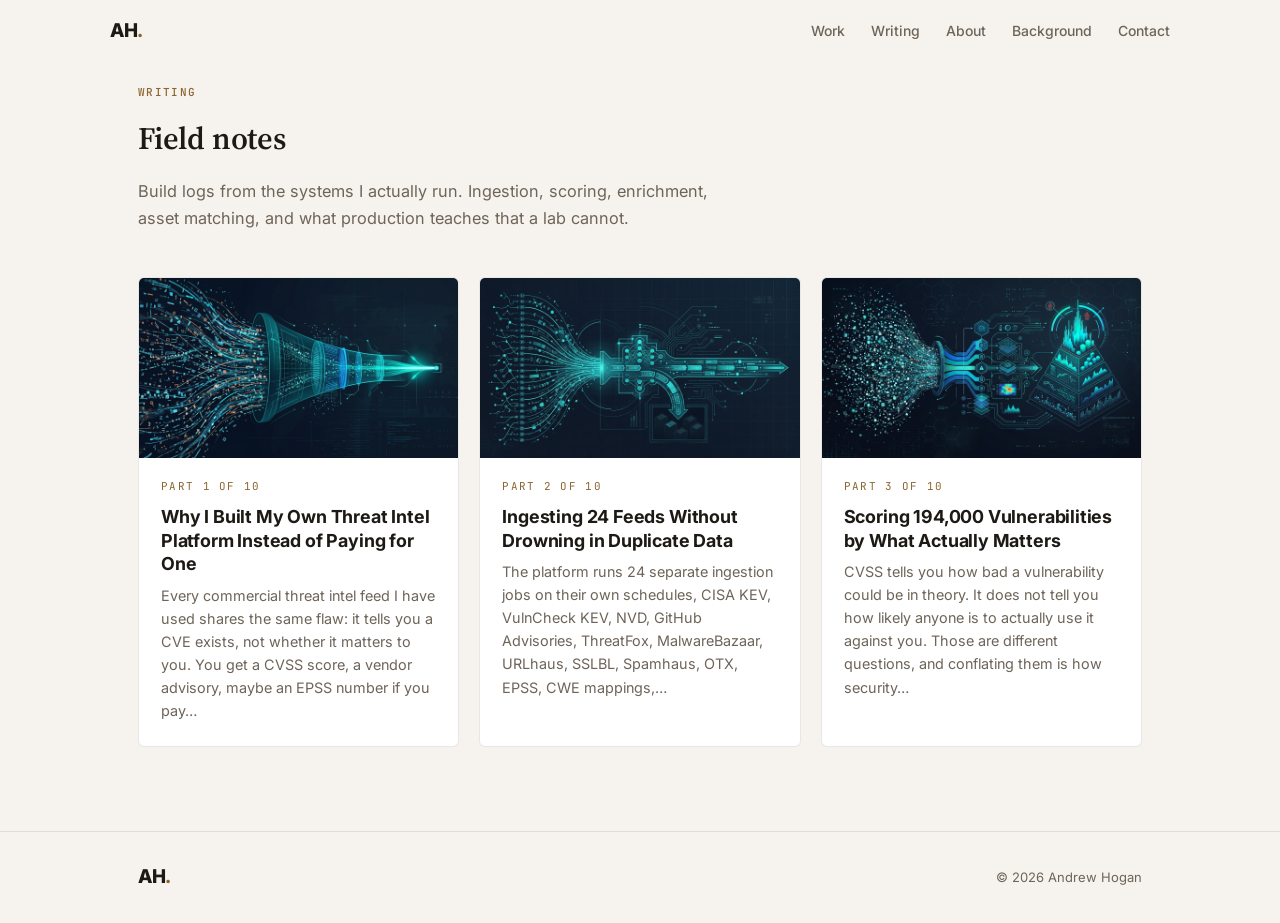
==== commit e77ab6b7: "Act on site feedback: shorter page, editorial layout, SEO Structure. The homepage was a single endle" ====
--- a/blog/index.html
+++ b/blog/index.html
@@ -3,17 +3,18 @@
 <head>
   <meta charset="UTF-8" />
   <meta name="viewport" content="width=device-width, initial-scale=1.0" />
-  <meta name="description" content="Build logs on threat intelligence, detection engineering, and security tooling." />
+  <meta name="description" content="Build logs from the threat intelligence platform, detection lab, and security tooling Andrew Hogan runs in production. Ingestion, scoring, enrichment, and asset matching." />
+  <link rel="canonical" href="https://www.andrew-hogan.com/blog/" />
   <link rel="icon" href="/favicon.ico" sizes="any" />
   <link rel="icon" type="image/png" sizes="192x192" href="/icon-192.png" />
   <link rel="apple-touch-icon" href="/apple-touch-icon.png" />
   <meta name="theme-color" content="#f6f3ee" />
   <meta property="og:title" content="Writing — Andrew Hogan" />
-  <meta property="og:description" content="Build logs on threat intelligence, detection engineering, and security tooling." />
+  <meta property="og:description" content="Build logs from the threat intelligence platform, detection lab, and security tooling Andrew Hogan runs in production. Ingestion, scoring, enrichment, and asset matching." />
   <meta property="og:type" content="website" />
   
   <meta name="twitter:card" content="summary_large_image" />
-  <title>Writing — Andrew Hogan</title>
+  <title>Writing — Build Logs on Threat Intelligence and Detection | Andrew Hogan</title>
   <link rel="preconnect" href="https://fonts.googleapis.com" />
   <link rel="preconnect" href="https://fonts.gstatic.com" crossorigin />
   <link href="https://fonts.googleapis.com/css2?family=Inter:wght@300;400;500;600;700;800&family=JetBrains+Mono:wght@400;500&family=Source+Serif+4:opsz,wght@8..60,500;8..60,600&display=swap" rel="stylesheet" />
@@ -26,8 +27,8 @@
       <div class="nav-links">
         <a href="/#work">Work</a>
         <a href="/blog/">Writing</a>
-        <a href="/#experience">Experience</a>
         <a href="/#about">About</a>
+        <a href="/background.html">Background</a>
         <a href="/#contact">Contact</a>
       </div>
     </div>
@@ -41,7 +42,7 @@
          enrichment, asset matching, and what production teaches that a lab cannot.</p>
       <div class="post-list">
         <a class="post-card" href="/blog/why-i-built-my-own-threat-intel-platform.html">
-          <img src="/images/blog/why-i-built-my-own-threat-intel-platform.png" alt="" />
+          <img src="/images/blog/why-i-built-my-own-threat-intel-platform.png" alt="Cover illustration for Why I Built My Own Threat Intel Platform Instead of Paying for One" />
           <div class="post-card-body">
             <div class="post-card-kicker">Part 1 of 10</div>
             <h2>Why I Built My Own Threat Intel Platform Instead of Paying for One</h2>
@@ -49,7 +50,7 @@
           </div>
         </a>
         <a class="post-card" href="/blog/ingesting-24-feeds-without-duplicate-data.html">
-          <img src="/images/blog/ingesting-24-feeds-without-duplicate-data.png" alt="" />
+          <img src="/images/blog/ingesting-24-feeds-without-duplicate-data.png" alt="Cover illustration for Ingesting 24 Feeds Without Drowning in Duplicate Data" />
           <div class="post-card-body">
             <div class="post-card-kicker">Part 2 of 10</div>
             <h2>Ingesting 24 Feeds Without Drowning in Duplicate Data</h2>
@@ -57,7 +58,7 @@
           </div>
         </a>
         <a class="post-card" href="/blog/scoring-194000-vulnerabilities.html">
-          <img src="/images/blog/scoring-194000-vulnerabilities.png" alt="" />
+          <img src="/images/blog/scoring-194000-vulnerabilities.png" alt="Cover illustration for Scoring 194,000 Vulnerabilities by What Actually Matters" />
           <div class="post-card-body">
             <div class="post-card-kicker">Part 3 of 10</div>
             <h2>Scoring 194,000 Vulnerabilities by What Actually Matters</h2>
@@ -71,7 +72,7 @@
   <footer class="footer">
     <div class="container footer-inner">
       <span class="nav-logo">AH<span class="accent">.</span></span>
-      <p>&copy; 2026 Andrew Hogan &middot; Built with intention.</p>
+      <p>&copy; 2026 Andrew Hogan</p>
     </div>
   </footer>
 </body>
--- a/style.css
+++ b/style.css
@@ -6,11 +6,12 @@
   --bg-alt:     #efe9e0;
   --surface:    #ffffff;
   --border:     rgba(29,26,21,.10);
+  --rule:       rgba(29,26,21,.16);
   --accent:     #8a6530;
   --accent-fill:#6f5225;
   --text:       #1d1a15;
   --muted:      #6e6459;
-  --radius:     8px;
+  --radius:     6px;
 }
 
 html { scroll-behavior: smooth; }
@@ -23,19 +24,14 @@
   -webkit-font-smoothing: antialiased;
 }
 
-/* Display type: a serif for the handful of large headings reads as an
-   institution's letterhead rather than a product landing page. Everything
-   else stays Inter for density and legibility at small sizes. */
-.hero h1, .section-title, .about-text h2 {
+/* Display type: a serif on the headings reads as editorial rather than as a
+   product landing page. Everything else stays Inter for density. */
+.hero h1, .section-title, .page-head h1, .post-h1, .project h3 {
   font-family: 'Source Serif 4', Georgia, serif;
 }
 
-.container {
-  max-width: 1100px;
-  margin: 0 auto;
-  padding: 0 24px;
-}
-
+.container { max-width: 1060px; margin: 0 auto; padding: 0 28px; }
+.container.narrow { max-width: 720px; }
 .accent { color: var(--accent); }
 
 /* ── Navbar ────────────────────────────────────────────────────────────── */
@@ -43,33 +39,24 @@
   position: fixed;
   top: 0; left: 0; right: 0;
   z-index: 100;
-  padding: 18px 32px;
+  padding: 16px 28px;
   transition: background .3s, backdrop-filter .3s, box-shadow .3s;
 }
 #navbar.scrolled {
-  background: rgba(246,243,238,.88);
+  background: rgba(246,243,238,.9);
   backdrop-filter: blur(12px);
   box-shadow: 0 1px 0 var(--border);
 }
 .nav-inner {
-  max-width: 1100px;
+  max-width: 1060px;
   margin: 0 auto;
   display: flex;
   align-items: center;
   gap: 32px;
 }
-.nav-logo {
-  font-size: 20px;
-  font-weight: 800;
-  letter-spacing: -.5px;
-  color: var(--text);
-}
-.nav-links {
-  display: flex;
-  list-style: none;
-  gap: 28px;
-  margin-left: auto;
-}
+.nav-logo-link { text-decoration: none; }
+.nav-logo { font-size: 19px; font-weight: 800; letter-spacing: -.5px; color: var(--text); }
+.nav-links { display: flex; list-style: none; gap: 26px; margin-left: auto; }
 .nav-links a {
   color: var(--muted);
   text-decoration: none;
@@ -77,92 +64,50 @@
   font-weight: 500;
   transition: color .2s;
 }
-.nav-links a:hover { color: var(--text); }
-.btn-nav-resume {
-  margin-left: 8px;
-  padding: 8px 18px;
+.nav-links a:hover, .nav-links a[aria-current="page"] { color: var(--text); }
+
+/* ── Hero ──────────────────────────────────────────────────────────────── */
+/* Left-aligned and sized to its content. A centred 100vh hero leaves a screen
+   of dead space above the first real thing on the page. */
+.hero { padding: 136px 0 60px; }
+
+.hero-eyebrow {
+  font-family: 'JetBrains Mono', monospace;
+  font-size: 12px;
+  letter-spacing: .1em;
+  text-transform: uppercase;
+  color: var(--accent);
+  margin-bottom: 20px;
+}
+.hero h1 {
+  font-size: clamp(2.3rem, 5.2vw, 3.7rem);
+  font-weight: 600;
+  letter-spacing: -.5px;
+  line-height: 1.12;
+  margin-bottom: 22px;
+  max-width: 21ch;
+}
+.hero-lede {
+  font-size: 1.12rem;
+  line-height: 1.7;
+  color: var(--muted);
+  max-width: 62ch;
+  margin-bottom: 30px;
+}
+.hero-actions { display: flex; gap: 12px; flex-wrap: wrap; margin-bottom: 34px; }
+.hero-meta {
+  font-family: 'JetBrains Mono', monospace;
+  font-size: 12.5px;
+  color: var(--muted);
+  padding-top: 20px;
+  border-top: 1px solid var(--border);
+  max-width: 62ch;
+}
+
+.btn-primary {
+  padding: 12px 26px;
   background: var(--accent-fill);
   color: #fff;
-  border-radius: 6px;
-  text-decoration: none;
-  font-size: 13px;
-  font-weight: 600;
-  transition: background .2s;
-  white-space: nowrap;
-}
-.btn-nav-resume:hover { background: #86632e; }
-
-/* ── Hero ──────────────────────────────────────────────────────────────── */
-.hero {
-  position: relative;
-  min-height: 100vh;
-  display: flex;
-  align-items: center;
-  justify-content: center;
-  text-align: center;
-  overflow: hidden;
-}
-.hero-bg {
-  position: absolute;
-  inset: 0;
-  background: radial-gradient(ellipse 70% 50% at 50% 0%, rgba(138, 101, 48,.09) 0%, transparent 70%);
-}
-.hero-content {
-  position: relative;
-  z-index: 2;
-  max-width: 720px;
-  padding: 0 24px;
-}
-.hero-badge {
-  display: inline-flex;
-  align-items: center;
-  gap: 8px;
-  padding: 5px 14px;
-  border: 1px solid var(--border);
-  border-radius: 4px;
-  font-size: 11px;
-  font-weight: 600;
-  color: var(--muted);
-  letter-spacing: .1em;
-  text-transform: uppercase;
-  margin-bottom: 28px;
-}
-.dot {
-  width: 6px; height: 6px;
-  background: var(--accent);
-  border-radius: 50%;
-}
-.hero h1 {
-  font-size: clamp(2.5rem, 6vw, 4.2rem);
-  font-weight: 600;
-  letter-spacing: -.5px;
-  line-height: 1.08;
-  margin-bottom: 18px;
-  color: var(--text);
-}
-.hero-title {
-  font-size: clamp(1rem, 2.5vw, 1.2rem);
-  color: var(--accent);
-  font-weight: 500;
-  letter-spacing: .01em;
-  margin-bottom: 14px;
-}
-.hero-sub {
-  color: var(--muted);
-  margin-bottom: 36px;
-  font-family: 'JetBrains Mono', monospace;
-  font-size: 13px;
-}
-.hero-actions {
-  display: flex;
-  gap: 12px;
-  justify-content: center;
-  flex-wrap: wrap;
-}
-.btn-primary {
-  padding: 13px 28px;
-  background: var(--accent-fill);
-  color: #fff;
   border-radius: var(--radius);
   text-decoration: none;
   font-weight: 600;
@@ -171,198 +116,347 @@
 }
 .btn-primary:hover { background: #86632e; }
 .btn-ghost {
-  padding: 13px 20px;
+  padding: 12px 22px;
   background: transparent;
-  border: 1px solid var(--border);
+  border: 1px solid var(--rule);
   color: var(--text);
   border-radius: var(--radius);
   text-decoration: none;
   font-weight: 500;
   font-size: 14px;
-  display: flex;
-  align-items: center;
-  gap: 8px;
-  transition: border-color .2s;
-}
-.btn-ghost:hover { border-color: rgba(138, 101, 48, .4); }
-.hero-scroll {
-  position: absolute;
-  bottom: 32px;
-  left: 50%;
-  transform: translateX(-50%);
-  color: var(--muted);
-  font-size: 14px;
-  z-index: 2;
-}
+  transition: border-color .2s, background .2s;
+}
+.btn-ghost:hover { border-color: var(--accent); background: rgba(138,101,48,.05); }
 
 /* ── Sections ──────────────────────────────────────────────────────────── */
-.section { padding: 100px 0; }
+.section { padding: 84px 0; }
 .section-alt { background: var(--bg-alt); }
 
+.section-title {
+  display: flex;
+  align-items: baseline;
+  gap: 16px;
+  font-size: clamp(1.5rem, 2.6vw, 1.95rem);
+  font-weight: 600;
+  letter-spacing: -.2px;
+  margin-bottom: 14px;
+  color: var(--text);
+}
+.section-num {
+  font-family: 'JetBrains Mono', monospace;
+  font-size: .72rem;
+  font-weight: 500;
+  letter-spacing: .1em;
+  color: var(--accent);
+  transform: translateY(-.35em);
+}
 .section-label {
+  font-family: 'JetBrains Mono', monospace;
   font-size: 11px;
+  font-weight: 500;
+  letter-spacing: .12em;
+  text-transform: uppercase;
+  color: var(--accent);
+  margin-bottom: 12px;
+}
+.section-lede {
+  max-width: 60ch;
+  margin-bottom: 44px;
+  font-size: 1.02rem;
+  line-height: 1.7;
+  color: var(--muted);
+}
+
+/* ── Selected work ─────────────────────────────────────────────────────── */
+/* A ruled list, not a grid of boxes: each entry gets a monospace meta rail on
+   the left and the prose carries itself. */
+.projects { list-style: none; }
+
+.project {
+  display: grid;
+  grid-template-columns: 140px minmax(0, 1fr);
+  gap: 32px;
+  padding: 30px 0;
+  border-top: 1px solid var(--rule);
+}
+.project:last-child { border-bottom: 1px solid var(--rule); }
+
+.project-rail { display: flex; flex-direction: column; align-items: flex-start; gap: 10px; }
+.project-idx {
+  font-family: 'Source Serif 4', Georgia, serif;
+  font-size: 1.5rem;
+  color: var(--accent);
+  line-height: 1;
+}
+.project-status {
+  font-family: 'JetBrains Mono', monospace;
+  font-size: .66rem;
+  letter-spacing: .08em;
+  text-transform: uppercase;
+  color: var(--muted);
+}
+.project-status.live { color: #2f6b4a; }
+
+.project h3 {
+  font-size: 1.45rem;
+  font-weight: 600;
+  letter-spacing: -.01em;
+  margin-bottom: 10px;
+}
+.project--lead h3 { font-size: 1.75rem; }
+.project-body > p { color: var(--muted); line-height: 1.72; max-width: 62ch; }
+
+.project-metrics {
+  display: flex;
+  flex-wrap: wrap;
+  gap: 40px;
+  list-style: none;
+  margin: 22px 0;
+  padding: 18px 0;
+  border-top: 1px solid var(--border);
+  border-bottom: 1px solid var(--border);
+}
+.project-metrics li { display: flex; flex-direction: column; gap: 2px; }
+.project-metrics strong {
+  font-size: 1.65rem;
   font-weight: 700;
-  letter-spacing: .15em;
-  text-transform: uppercase;
-  color: var(--accent);
-  margin-bottom: 12px;
-}
-.section-title {
-  font-size: clamp(1.6rem, 3vw, 2.15rem);
-  font-weight: 600;
-  letter-spacing: -.2px;
-  margin-bottom: 48px;
-  color: var(--text);
-}
-
-/* Fade-in animation */
-.skill-card, .cert-group, .about-grid, .stat {
-  opacity: 0;
-  transform: translateY(20px);
-  transition: opacity .5s ease, transform .5s ease;
-}
-.skill-card.visible, .cert-group.visible, .about-grid.visible, .stat.visible {
-  opacity: 1;
-  transform: translateY(0);
-}
+  letter-spacing: -.02em;
+  color: var(--text);
+}
+.project-metrics span {
+  font-family: 'JetBrains Mono', monospace;
+  font-size: .68rem;
+  letter-spacing: .06em;
+  text-transform: uppercase;
+  color: var(--muted);
+}
+
+.project-stack {
+  font-family: 'JetBrains Mono', monospace;
+  font-size: .74rem;
+  color: var(--muted);
+  margin-top: 14px;
+}
+.project-link {
+  display: inline-block;
+  margin-top: 16px;
+  font-size: .9rem;
+  font-weight: 600;
+  color: var(--accent);
+  text-decoration: none;
+}
+.project-link span { display: inline-block; transition: transform .2s; }
+.project-link:hover span { transform: translateX(4px); }
+
+/* ── Writing list ──────────────────────────────────────────────────────── */
+.posts { list-style: none; }
+.posts li { border-top: 1px solid var(--rule); }
+.posts li:last-child { border-bottom: 1px solid var(--rule); }
+.posts a {
+  display: grid;
+  grid-template-columns: 140px minmax(0, 1fr);
+  gap: 32px;
+  padding: 24px 0;
+  text-decoration: none;
+  transition: background .2s;
+}
+.posts a:hover { background: rgba(138,101,48,.04); }
+.post-idx {
+  font-family: 'JetBrains Mono', monospace;
+  font-size: .7rem;
+  letter-spacing: .1em;
+  text-transform: uppercase;
+  color: var(--accent);
+  padding-top: 4px;
+}
+.post-title {
+  display: block;
+  font-size: 1.12rem;
+  font-weight: 600;
+  line-height: 1.35;
+  color: var(--text);
+  margin-bottom: 6px;
+}
+.post-dek { display: block; color: var(--muted); font-size: .94rem; line-height: 1.65; max-width: 62ch; }
+.posts-all { margin-top: 26px; }
 
 /* ── About ─────────────────────────────────────────────────────────────── */
 .about-grid {
   display: grid;
-  grid-template-columns: 280px 1fr;
-  gap: 60px;
+  grid-template-columns: minmax(0, 1fr) 300px;
+  gap: 56px;
+  align-items: start;
+}
+.about-text p { color: var(--muted); line-height: 1.78; margin-bottom: 16px; max-width: 62ch; }
+.about-lede { font-size: 1.1rem; color: var(--text) !important; }
+.about-more { margin-top: 22px; }
+/* No frame, no card: a plain portrait sits better on a warm page than a
+   white box does. */
+.about-photo img { width: 100%; display: block; border-radius: var(--radius); }
+
+.inline-link {
+  color: var(--accent);
+  text-decoration: none;
+  border-bottom: 1px solid rgba(138,101,48,.4);
+}
+.inline-link:hover { border-color: var(--accent); }
+
+/* ── Off the clock ─────────────────────────────────────────────────────── */
+.offclock { display: grid; grid-template-columns: repeat(2, minmax(0, 1fr)); gap: 34px 56px; }
+.offclock dt {
+  font-size: 1rem;
+  font-weight: 700;
+  margin-bottom: 8px;
+  color: var(--text);
+}
+.offclock dd { color: var(--muted); font-size: .96rem; line-height: 1.72; }
+
+/* ── Contact ───────────────────────────────────────────────────────────── */
+.contact-list { display: flex; flex-wrap: wrap; gap: 14px; list-style: none; }
+.contact-list a {
+  display: inline-flex;
   align-items: center;
-}
-@media (max-width: 768px) {
-  .about-grid { grid-template-columns: 1fr; gap: 36px; }
-}
-.photo-wrap {
-  width: 220px;
-  height: 220px;
-  border-radius: var(--radius);
-  overflow: hidden;
-  border: 1px solid var(--border);
-  margin: 0 auto;
-}
-.photo-wrap img { width: 100%; height: 100%; object-fit: cover; filter: grayscale(.15); }
-.about-text h2 {
-  font-size: 1.9rem;
-  font-weight: 600;
-  letter-spacing: -.2px;
-  margin-bottom: 20px;
-  color: var(--text);
-}
-.about-text p {
-  color: var(--muted);
-  line-height: 1.75;
+  gap: 9px;
+  padding: 12px 20px;
+  border: 1px solid var(--rule);
+  border-radius: var(--radius);
+  text-decoration: none;
+  color: var(--text);
+  font-size: .93rem;
+  font-weight: 500;
+  transition: border-color .2s, background .2s;
+}
+.contact-list a:hover { border-color: var(--accent); background: rgba(138,101,48,.05); }
+.contact-list i { color: var(--accent); }
+
+/* ── Page head (interior pages) ────────────────────────────────────────── */
+.page-head { padding: 140px 0 10px; }
+.page-head h1 {
+  font-size: clamp(2rem, 4.4vw, 2.9rem);
+  font-weight: 600;
+  letter-spacing: -.3px;
   margin-bottom: 16px;
 }
-.inline-link { color: var(--accent); text-decoration: none; border-bottom: 1px solid rgba(138, 101, 48,.4); }
-.inline-link:hover { border-color: var(--accent); }
-.about-stats {
-  display: flex;
+.post-back {
+  display: inline-block;
+  font-family: 'JetBrains Mono', monospace;
+  font-size: .74rem;
+  letter-spacing: .06em;
+  color: var(--muted);
+  text-decoration: none;
+  margin-bottom: 26px;
+}
+.post-back:hover { color: var(--accent); }
+
+/* ── Career list (background page) ─────────────────────────────────────── */
+.roles { display: flex; flex-direction: column; }
+.role {
+  display: grid;
+  grid-template-columns: 200px minmax(0, 1fr);
   gap: 32px;
-  margin-top: 32px;
-  flex-wrap: wrap;
-}
-.stat { text-align: center; }
-.stat-num {
-  display: block;
-  font-size: 1.7rem;
+  padding: 26px 0;
+  border-top: 1px solid var(--rule);
+}
+.role:last-child { border-bottom: 1px solid var(--rule); }
+.role-when {
+  display: flex;
+  flex-direction: column;
+  align-items: flex-start;
+  gap: 8px;
+  font-family: 'JetBrains Mono', monospace;
+  font-size: .76rem;
+  color: var(--muted);
+  padding-top: 3px;
+}
+.role-title { font-size: 1.06rem; font-weight: 700; }
+.role-company { color: var(--accent); font-size: .9rem; margin-top: 2px; }
+.role-line { color: var(--muted); line-height: 1.68; font-size: .93rem; margin: 10px 0 12px; max-width: 62ch; }
+.role-tags { display: flex; flex-wrap: wrap; gap: 6px; }
+.role-tags span {
+  font-size: .72rem;
+  color: var(--muted);
+  background: rgba(29,26,21,.05);
+  border-radius: 4px;
+  padding: 3px 8px;
+}
+.roles-more { display: inline-block; margin-top: 26px; }
+
+/* Role badges: plain text on a thin border, not a colour-fill pill. */
+.tl-badge {
+  font-size: 10px;
   font-weight: 700;
-  color: var(--text);
-  letter-spacing: -.3px;
-  font-family: 'JetBrains Mono', monospace;
-}
-.stat-label {
-  display: block;
-  font-size: 11px;
-  color: var(--muted);
-  text-transform: uppercase;
-  letter-spacing: .08em;
-  margin-top: 4px;
-}
-
-/* ── Skills ────────────────────────────────────────────────────────────── */
-.skills-grid {
-  display: grid;
-  grid-template-columns: repeat(auto-fill, minmax(300px, 1fr));
-  gap: 20px;
-}
+  padding: 2px 8px;
+  border-radius: 3px;
+  color: var(--muted);
+  border: 1px solid var(--rule);
+  text-transform: uppercase;
+  letter-spacing: .06em;
+}
+.tl-badge.current { color: var(--accent); border-color: rgba(138,101,48,.4); }
+
+/* ── Skills (background page) ──────────────────────────────────────────── */
+.skills-grid { display: grid; grid-template-columns: repeat(auto-fill, minmax(290px, 1fr)); gap: 16px; }
 .skill-card {
   background: var(--surface);
   border: 1px solid var(--border);
   border-radius: var(--radius);
-  padding: 28px;
-  transition: border-color .2s, transform .2s;
-}
-.skill-card:hover { border-color: rgba(138, 101, 48, .3); }
+  padding: 20px 22px;
+  transition: border-color .2s;
+}
+.skill-card:hover { border-color: rgba(138,101,48,.3); }
 .skill-icon {
-  width: 40px; height: 40px;
-  border-radius: 6px;
-  background: rgba(138, 101, 48, .1);
+  width: 34px; height: 34px;
+  border-radius: 5px;
+  background: rgba(138,101,48,.1);
   display: flex;
   align-items: center;
   justify-content: center;
   color: var(--accent);
-  font-size: 16px;
-  margin-bottom: 16px;
-}
-.skill-card h3 {
-  font-size: 15px;
-  font-weight: 700;
-  color: var(--text);
-  margin-bottom: 14px;
-}
+  font-size: .9rem;
+  margin-bottom: 12px;
+}
+.skill-card h3 { font-size: 1rem; font-weight: 700; color: var(--text); margin-bottom: 10px; }
 .tag-list { display: flex; flex-wrap: wrap; gap: 7px; }
 .tag {
-  padding: 4px 10px;
+  padding: 3px 8px;
   background: rgba(29,26,21,.04);
-  border: 1px solid rgba(29,26,21,.10);
-  border-radius: 5px;
-  font-size: 12px;
+  border: 1px solid var(--border);
+  border-radius: 4px;
+  font-size: .73rem;
   color: var(--muted);
   font-weight: 500;
 }
 
-/* ── Certifications ────────────────────────────────────────────────────── */
-.cert-group { margin-bottom: 48px; }
+/* ── Certifications (background page) ──────────────────────────────────── */
+.cert-group { margin-bottom: 26px; }
 .cert-group-label {
   font-size: 11px;
   font-weight: 700;
   letter-spacing: .12em;
   text-transform: uppercase;
   color: var(--muted);
-  margin-bottom: 20px;
+  margin-bottom: 18px;
   padding-bottom: 10px;
   border-bottom: 1px solid var(--border);
 }
-.cert-row {
-  display: flex;
-  flex-wrap: wrap;
-  gap: 16px;
-}
+.cert-row { display: flex; flex-wrap: wrap; gap: 14px; }
 .cert-card {
   display: flex;
   flex-direction: column;
   align-items: center;
-  gap: 10px;
+  gap: 8px;
   background: var(--surface);
   border: 1px solid var(--border);
   border-radius: var(--radius);
-  padding: 16px 12px;
-  text-decoration: none;
-  width: 160px;
-  transition: border-color .2s, transform .2s, background .2s;
-}
-.cert-card:hover { border-color: rgba(138, 101, 48, .35); }
-.cert-card img {
-  width: 160px;
-  height: 160px;
-  object-fit: contain;
-}
+  padding: 14px 12px 12px;
+  text-decoration: none;
+  width: 132px;
+  transition: border-color .2s;
+}
+.cert-card:hover { border-color: rgba(138,101,48,.35); }
+.cert-card img { width: 100%; max-height: 72px; object-fit: contain; }
 .cert-card span {
-  font-size: 11px;
+  font-size: .68rem;
   color: var(--muted);
   font-weight: 600;
   text-align: center;
@@ -370,419 +464,55 @@
 }
 .cert-card:hover span { color: var(--text); }
 
-/* ── Contact ───────────────────────────────────────────────────────────── */
-.contact-wrap { text-align: center; }
-.contact-sub {
-  color: var(--muted);
-  font-size: 16px;
-  margin-bottom: 48px;
-  margin-top: -28px;
-}
-.contact-links {
-  display: flex;
-  gap: 20px;
-  justify-content: center;
-  flex-wrap: wrap;
-}
-.contact-card {
+/* ── Blog ──────────────────────────────────────────────────────────────── */
+.post-index .post-list { display: grid; grid-template-columns: repeat(auto-fill, minmax(300px, 1fr)); gap: 20px; }
+.post-card {
   display: flex;
   flex-direction: column;
-  align-items: center;
-  gap: 10px;
   background: var(--surface);
   border: 1px solid var(--border);
   border-radius: var(--radius);
-  padding: 28px 36px;
-  text-decoration: none;
-  color: var(--text);
-  font-size: 22px;
+  overflow: hidden;
+  text-decoration: none;
   transition: border-color .2s;
-  min-width: 120px;
-}
-.contact-card:hover { border-color: rgba(138, 101, 48, .35); }
-.contact-card span {
-  font-size: 12px;
-  font-weight: 600;
-  color: var(--muted);
-  letter-spacing: .05em;
-}
-.contact-card:hover span { color: var(--text); }
-
-/* ── Footer ────────────────────────────────────────────────────────────── */
-footer {
-  border-top: 1px solid var(--border);
-  padding: 32px 24px;
-  text-align: center;
-}
-footer .container {
-  display: flex;
-  flex-direction: column;
-  align-items: center;
-  gap: 10px;
-}
-footer p { color: var(--muted); font-size: 13px; }
-
-/* ── Mobile ────────────────────────────────────────────────────────────── */
-@media (max-width: 640px) {
-  .nav-links { display: none; }
-  .btn-nav-resume { margin-left: auto; }
-  .about-stats { gap: 20px; }
-  .cert-card { width: 140px; }
-  .contact-card { padding: 20px 24px; min-width: 100px; }
-}
-
-/* ── Work Experience Timeline ──────────────────────────────────────────── */
-/* Role badges (current / military) in the condensed experience list — plain
-   text on a thin border, no colour-fill pill, so a 9-year career doesn't
-   read as a row of status chips. */
-.tl-badge {
-  font-size: 10px;
+}
+.post-card:hover { border-color: rgba(138,101,48,.4); }
+.post-card img { width: 100%; aspect-ratio: 16 / 9; object-fit: cover; display: block; }
+.post-card-body { padding: 20px 22px 24px; }
+.post-card-kicker {
+  font-family: 'JetBrains Mono', monospace;
+  font-size: .68rem;
+  letter-spacing: .12em;
+  text-transform: uppercase;
+  color: var(--accent);
+  margin-bottom: 10px;
+}
+.post-card h2 {
+  font-size: 1.12rem;
   font-weight: 700;
-  padding: 2px 8px;
-  border-radius: 4px;
-  color: var(--muted);
-  border: 1px solid var(--border);
-  text-transform: uppercase;
-  letter-spacing: .06em;
-}
-.tl-badge.current { color: var(--accent); border-color: rgba(138, 101, 48, .35); }
-
-/* ==========================================================================
-   Redesign: proof of work leads, credentials support
-   ========================================================================== */
-
-.section-lede {
-  max-width: 62ch;
-  margin: -8px 0 48px;
-  font-size: 1.05rem;
-  line-height: 1.7;
-  color: var(--muted);
-}
-
-/* ---- Selected Work ---------------------------------------------------- */
-
-.work-grid {
-  display: grid;
-  grid-template-columns: repeat(2, minmax(0, 1fr));
-  gap: 20px;
-}
-
-/* The CTI platform is the strongest piece, so it gets the full width and the
-   metric row. Everything else reads as a supporting card. */
-.work-card--lead { grid-column: 1 / -1; }
-
-.work-card {
-  display: flex;
-  flex-direction: column;
-  gap: 14px;
-  padding: 28px;
-  background: var(--surface);
-  border: 1px solid rgba(29, 26, 21, .10);
-  border-radius: var(--radius);
-  transition: border-color .2s;
-}
-
-.work-card:hover { border-color: rgba(138, 101, 48, .4); }
-
-.work-head {
-  display: flex;
-  align-items: center;
-  justify-content: space-between;
-  gap: 16px;
-}
-
-.work-card h3 {
-  font-size: 1.3rem;
-  font-weight: 700;
-  letter-spacing: -0.01em;
-}
-
-.work-card--lead h3 { font-size: 1.6rem; }
-
-.work-card p {
-  color: var(--muted);
-  line-height: 1.7;
-  font-size: .97rem;
-}
-
-.work-status {
-  flex-shrink: 0;
-  font-family: 'JetBrains Mono', monospace;
-  font-size: .68rem;
-  letter-spacing: .08em;
-  text-transform: uppercase;
-  color: var(--muted);
-  border: 1px solid rgba(29, 26, 21, .22);
-  border-radius: 4px;
-  padding: 4px 10px;
-}
-
-.work-status.live { color: #2f6b4a; border-color: rgba(47, 107, 74, .35); }
-
-.work-metrics {
-  display: flex;
-  flex-wrap: wrap;
-  gap: 36px;
-  list-style: none;
-  margin: 4px 0;
-  padding: 18px 0;
-  border-top: 1px solid rgba(29, 26, 21, .10);
-  border-bottom: 1px solid rgba(29, 26, 21, .10);
-}
-
-.work-metrics li { display: flex; flex-direction: column; gap: 2px; }
-
-.work-metrics strong {
-  font-size: 1.7rem;
-  font-weight: 800;
-  letter-spacing: -0.02em;
-  color: var(--text);
-}
-
-.work-metrics span {
-  font-family: 'JetBrains Mono', monospace;
-  font-size: .7rem;
-  letter-spacing: .06em;
-  text-transform: uppercase;
-  color: var(--muted);
-}
-
-.work-tags { display: flex; flex-wrap: wrap; gap: 7px; }
-
-.work-tags span {
-  font-size: .76rem;
-  color: var(--muted);
-  background: rgba(29, 26, 21, .07);
-  border: 1px solid rgba(29, 26, 21, .10);
-  border-radius: 6px;
-  padding: 4px 9px;
-}
-
-.work-link {
-  margin-top: auto;
-  align-self: flex-start;
-  font-size: .9rem;
-  font-weight: 600;
-  color: var(--accent);
-  text-decoration: none;
-  transition: gap .2s;
-}
-
-.work-link span { display: inline-block; transition: transform .2s; }
-.work-card:hover .work-link span,
-.work-link:hover span { transform: translateX(4px); }
-
-/* ---- Writing ----------------------------------------------------------- */
-
-.writing-card {
-  display: block;
-  max-width: 760px;
-  padding: 30px;
-  background: var(--surface);
-  border: 1px solid rgba(29, 26, 21, .10);
-  border-left: 3px solid var(--accent-fill);
-  border-radius: var(--radius);
-  text-decoration: none;
-  transition: border-color .2s;
-}
-
-.writing-kicker {
+  line-height: 1.32;
+  letter-spacing: -.01em;
+  color: var(--text);
+  margin-bottom: 8px;
+}
+.post-card p { color: var(--muted); font-size: .9rem; line-height: 1.6; }
+
+.post-page { padding-top: 140px; }
+.post-kicker {
   font-family: 'JetBrains Mono', monospace;
   font-size: .7rem;
   letter-spacing: .12em;
   text-transform: uppercase;
   color: var(--accent);
-  margin-bottom: 10px;
-}
-
-.writing-title {
-  font-size: 1.35rem;
-  font-weight: 700;
-  line-height: 1.3;
-  letter-spacing: -0.01em;
-  color: var(--text);
-  margin-bottom: 10px;
-}
-
-.writing-dek {
-  color: var(--muted);
-  line-height: 1.7;
-  margin-bottom: 16px;
-}
-
-/* ---- Condensed role list ---------------------------------------------- */
-
-.roles { display: flex; flex-direction: column; }
-
-.role {
-  display: grid;
-  grid-template-columns: 210px minmax(0, 1fr);
-  gap: 28px;
-  padding: 26px 0;
-  border-top: 1px solid rgba(29, 26, 21, .10);
-}
-
-.role:last-child { border-bottom: 1px solid rgba(29, 26, 21, .10); }
-
-.role-when {
-  display: flex;
-  flex-direction: column;
-  align-items: flex-start;
-  gap: 8px;
-  font-family: 'JetBrains Mono', monospace;
-  font-size: .78rem;
-  color: var(--muted);
-  padding-top: 3px;
-}
-
-.role-title { font-size: 1.08rem; font-weight: 700; }
-.role-company { color: var(--accent); font-size: .92rem; margin-top: 2px; }
-
-.role-line {
-  color: var(--muted);
-  line-height: 1.65;
-  font-size: .93rem;
-  margin: 10px 0 12px;
-}
-
-.role-tags { display: flex; flex-wrap: wrap; gap: 6px; }
-
-.role-tags span {
-  font-size: .72rem;
-  color: var(--muted);
-  background: rgba(29, 26, 21, .07);
-  border-radius: 5px;
-  padding: 3px 8px;
-}
-
-.roles-more { display: inline-block; margin-top: 28px; }
-
-@media (max-width: 860px) {
-  .work-grid { grid-template-columns: 1fr; }
-  .work-metrics { gap: 24px; }
-  .role { grid-template-columns: 1fr; gap: 10px; }
-  .role-when { flex-direction: row; align-items: center; gap: 12px; }
-}
-
-/* ---- Tighter skills + credentials -------------------------------------
-   These are supporting evidence, not the headline. Shrinking the cards and
-   badges keeps them scannable without letting them dominate the page the
-   way a printed resume would. */
-
-.skills-grid { gap: 16px; }
-
-.skill-card { padding: 20px 22px; }
-
-.skill-card h3 { font-size: 1rem; margin-bottom: 10px; }
-
-.skill-card .skill-icon {
-  width: 32px; height: 32px;
-  font-size: .85rem;
-  margin-bottom: 12px;
-}
-
-.skill-card .tag { font-size: .73rem; padding: 3px 8px; }
-
-.cert-group { margin-bottom: 26px; }
-
-.cert-grid { gap: 10px; }
-
-.cert-card {
-  padding: 12px 10px 10px;
-  border-radius: var(--radius);
-}
-
-.cert-card img, .cert-card .cert-img { max-height: 54px; }
-
-.cert-card .cert-name { font-size: .68rem; }
-
-@media (min-width: 861px) {
-  /* Credentials read as a dense wall of badges at full size; capping the
-     track width turns 14 tiles into a tidy row rather than a grid block. */
-  .cert-grid { grid-template-columns: repeat(auto-fill, minmax(104px, 1fr)); }
-}
-
-/* ---- Blog (hosted here, not linked out) -------------------------------- */
-
-.post-index .post-list {
-  display: grid;
-  grid-template-columns: repeat(auto-fill, minmax(320px, 1fr));
-  gap: 20px;
-}
-
-.post-card {
-  display: flex;
-  flex-direction: column;
-  background: var(--surface);
-  border: 1px solid rgba(29, 26, 21, .10);
-  border-radius: var(--radius);
-  overflow: hidden;
-  text-decoration: none;
-  transition: border-color .2s;
-}
-
-.post-card:hover { border-color: rgba(138, 101, 48, .4); }
-
-.post-card img { width: 100%; aspect-ratio: 16 / 9; object-fit: cover; display: block; }
-
-.post-card-body { padding: 20px 22px 24px; }
-
-.post-card-kicker {
-  font-family: 'JetBrains Mono', monospace;
-  font-size: .68rem;
-  letter-spacing: .12em;
-  text-transform: uppercase;
-  color: var(--accent);
-  margin-bottom: 10px;
-}
-
-.post-card h2 {
-  font-size: 1.15rem;
-  font-weight: 700;
-  line-height: 1.32;
-  letter-spacing: -0.01em;
-  color: var(--text);
-  margin-bottom: 8px;
-}
-
-.post-card p { color: var(--muted); font-size: .9rem; line-height: 1.6; }
-
-/* ---- Single post ------------------------------------------------------- */
-
-.post-page { padding-top: 140px; }
-
-.container.narrow { max-width: 760px; }
-
-.post-back {
-  display: inline-block;
-  font-family: 'JetBrains Mono', monospace;
-  font-size: .76rem;
-  letter-spacing: .06em;
-  color: var(--muted);
-  text-decoration: none;
+  margin-bottom: 14px;
+}
+.post-h1 {
+  font-size: clamp(1.9rem, 4vw, 2.6rem);
+  font-weight: 600;
+  line-height: 1.18;
+  letter-spacing: -.01em;
   margin-bottom: 30px;
 }
-
-.post-back:hover { color: var(--accent); }
-
-.post-kicker {
-  font-family: 'JetBrains Mono', monospace;
-  font-size: .7rem;
-  letter-spacing: .12em;
-  text-transform: uppercase;
-  color: var(--accent);
-  margin-bottom: 14px;
-}
-
-.post-h1 {
-  font-family: 'Source Serif 4', Georgia, serif;
-  font-size: clamp(1.9rem, 4vw, 2.7rem);
-  font-weight: 600;
-  line-height: 1.18;
-  letter-spacing: -0.01em;
-  margin-bottom: 30px;
-}
-
 .post-cover {
   width: 100%;
   aspect-ratio: 16 / 9;
@@ -790,16 +520,8 @@
   border-radius: var(--radius);
   margin-bottom: 38px;
 }
-
-.post-body p {
-  font-size: 1.07rem;
-  line-height: 1.8;
-  color: var(--muted);
-  margin-bottom: 24px;
-}
-
-/* Opening paragraph carries the piece, so it gets the brighter ink. */
-.post-body .post-lede { font-size: 1.2rem; line-height: 1.72; color: var(--text); }
+.post-body p { font-size: 1.06rem; line-height: 1.8; color: var(--muted); margin-bottom: 24px; }
+.post-body .post-lede { font-size: 1.18rem; line-height: 1.72; color: var(--text); }
 
 .post-nav {
   display: flex;
@@ -807,14 +529,13 @@
   flex-wrap: wrap;
   margin-top: 56px;
   padding-top: 32px;
-  border-top: 1px solid rgba(29, 26, 21, .12);
-}
-
+  border-top: 1px solid var(--border);
+}
 .post-nav-link {
   flex: 1 1 240px;
   padding: 18px 20px;
   background: var(--surface);
-  border: 1px solid rgba(29, 26, 21, .10);
+  border: 1px solid var(--border);
   border-radius: var(--radius);
   text-decoration: none;
   color: var(--text);
@@ -822,10 +543,8 @@
   line-height: 1.4;
   transition: border-color .2s;
 }
-
-.post-nav-link:hover { border-color: rgba(138, 101, 48, .4); }
+.post-nav-link:hover { border-color: rgba(138,101,48,.4); }
 .post-nav-link.next { text-align: right; }
-
 .post-nav-link span {
   display: block;
   font-family: 'JetBrains Mono', monospace;
@@ -836,85 +555,27 @@
   margin-bottom: 6px;
 }
 
-.nav-logo-link { text-decoration: none; }
-
-.writing-grid {
-  display: grid;
-  grid-template-columns: repeat(auto-fit, minmax(290px, 1fr));
-  gap: 18px;
-}
-
-.writing-item {
-  display: block;
-  padding: 24px 26px;
-  background: var(--surface);
-  border: 1px solid rgba(29, 26, 21, .10);
-  border-left: 3px solid var(--accent-fill);
-  border-radius: var(--radius);
-  text-decoration: none;
-  transition: border-color .2s;
-}
-
-.writing-item:hover { border-color: rgba(138, 101, 48, .4); }
-.writing-item .writing-title { font-size: 1.08rem; margin-bottom: 8px; }
-.writing-item .writing-dek { font-size: .9rem; margin-bottom: 0; }
-.writing-all { display: inline-block; margin-top: 26px; }
-
-/* ---- Right Now --------------------------------------------------------- */
-
-.now-list {
-  list-style: none;
-  display: flex;
-  flex-direction: column;
-  gap: 18px;
-  max-width: 820px;
-}
-
-.now-list li {
-  position: relative;
-  padding-left: 26px;
-  color: var(--muted);
-  font-size: 1.02rem;
-  line-height: 1.75;
-}
-
-.now-dot {
-  position: absolute;
-  left: 0;
-  top: .62em;
-  width: 7px;
-  height: 7px;
-  border-radius: 50%;
-  background: var(--accent);
-}
-
-/* ---- Beyond the work --------------------------------------------------- */
-
-.beyond-grid {
-  display: grid;
-  grid-template-columns: repeat(auto-fit, minmax(300px, 1fr));
-  gap: 20px;
-}
-
-.beyond-item {
-  padding: 26px 28px;
-  background: var(--surface);
-  border: 1px solid rgba(29, 26, 21, .10);
-  border-radius: var(--radius);
-  transition: border-color .2s;
-}
-
-.beyond-item:hover { border-color: rgba(138, 101, 48, .3); }
-
-.beyond-item h3 {
-  font-size: 1.06rem;
-  font-weight: 700;
-  letter-spacing: -0.01em;
-  margin-bottom: 10px;
-}
-
-.beyond-item p {
-  color: var(--muted);
-  font-size: .95rem;
-  line-height: 1.72;
-}
+/* ── Footer ────────────────────────────────────────────────────────────── */
+.footer { border-top: 1px solid var(--border); padding: 30px 28px; }
+.footer-inner { display: flex; align-items: center; justify-content: space-between; gap: 12px; }
+.footer p { color: var(--muted); font-size: 13px; }
+
+/* ── Responsive ────────────────────────────────────────────────────────── */
+@media (max-width: 860px) {
+  .about-grid { grid-template-columns: 1fr; gap: 36px; }
+  .about-photo { max-width: 280px; }
+  .offclock { grid-template-columns: 1fr; gap: 28px; }
+  .project, .posts a, .role { grid-template-columns: 1fr; gap: 12px; }
+  .project-rail { flex-direction: row; align-items: center; gap: 14px; }
+  .role-when { flex-direction: row; align-items: center; gap: 12px; }
+  .project-metrics { gap: 26px; }
+}
+
+@media (max-width: 640px) {
+  .nav-links { display: none; }
+  .hero { padding: 120px 0 64px; }
+  .section { padding: 64px 0; }
+  .page-head { padding: 118px 0 6px; }
+  .cert-card { width: 110px; }
+  .footer-inner { flex-direction: column; }
+}
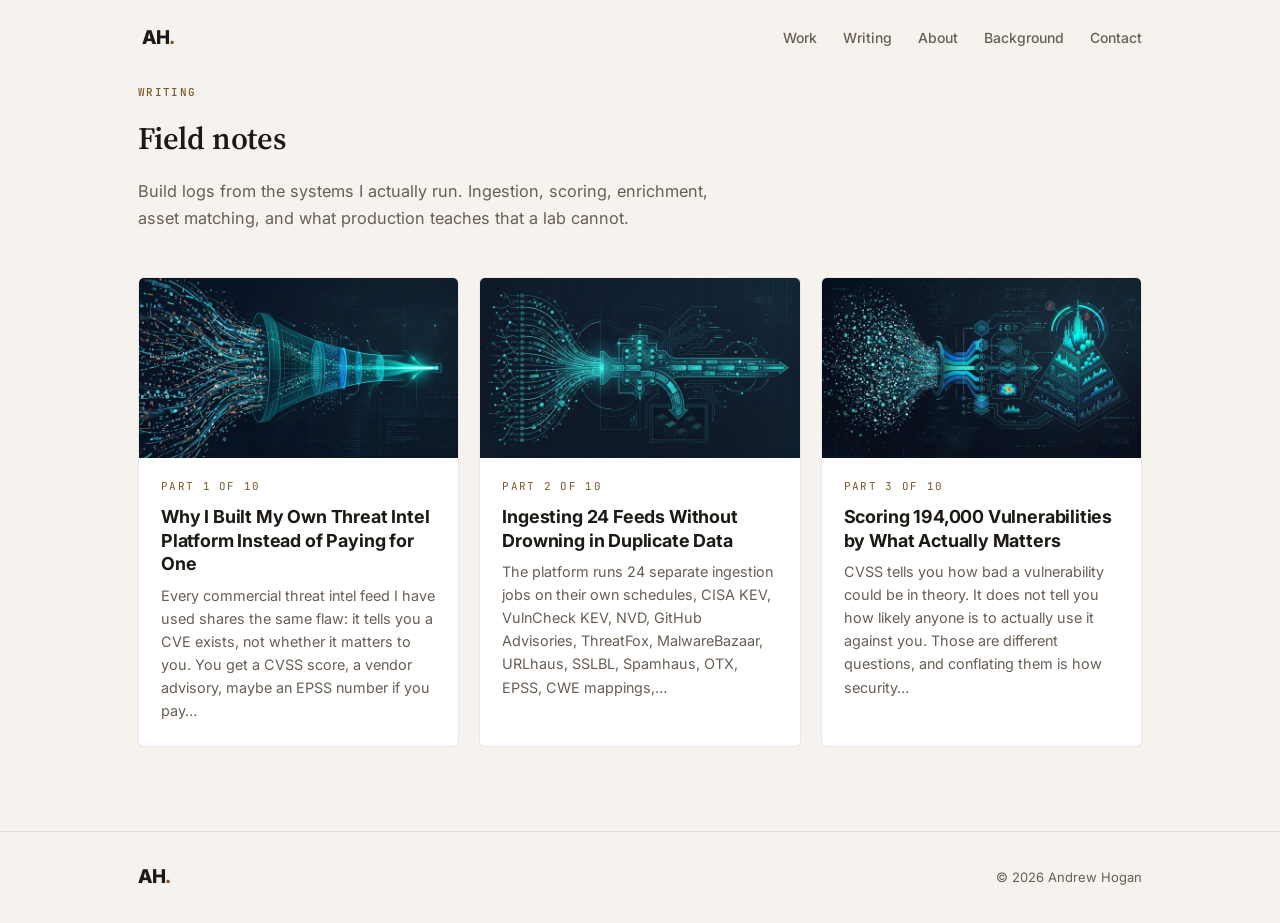
==== commit f3db16f1: "Implement the UI/UX audit: accessibility, interaction states, polish Covers Phase 1 and Phase 2 of t" ====
--- a/blog/index.html
+++ b/blog/index.html
@@ -1,4 +1,4 @@
-<!DOCTYPE html>
+<script type="application/ld+json">{"@context": "https://schema.org", "@type": "Blog", "@id": "https://www.andrew-hogan.com/blog/#blog", "url": "https://www.andrew-hogan.com/blog/", "name": "Field notes | Andrew Hogan", "description": "Build logs from the threat intelligence platform, detection lab, and security tooling I run in production.", "inLanguage": "en-US", "author": {"@id": "https://www.andrew-hogan.com/#person"}, "publisher": {"@id": "https://www.andrew-hogan.com/#person"}, "blogPost": [{"@type": "BlogPosting", "headline": "Why I Built My Own Threat Intel Platform Instead of Paying for One", "url": "https://www.andrew-hogan.com/blog/why-i-built-my-own-threat-intel-platform.html", "datePublished": "2026-11-03"}, {"@type": "BlogPosting", "headline": "Ingesting 24 Feeds Without Drowning in Duplicate Data", "url": "https://www.andrew-hogan.com/blog/ingesting-24-feeds-without-duplicate-data.html", "datePublished": "2026-11-03"}, {"@type": "BlogPosting", "headline": "Scoring 194,000 Vulnerabilities by What Actually Matters", "url": "https://www.andrew-hogan.com/blog/scoring-194000-vulnerabilities.html", "datePublished": "2026-11-03"}]}</script><!DOCTYPE html>
 <html lang="en">
 <head>
   <meta charset="UTF-8" />
@@ -9,12 +9,12 @@
   <link rel="icon" type="image/png" sizes="192x192" href="/icon-192.png" />
   <link rel="apple-touch-icon" href="/apple-touch-icon.png" />
   <meta name="theme-color" content="#f6f3ee" />
-  <meta property="og:title" content="Writing — Andrew Hogan" />
+  <meta property="og:title" content="Writing | Andrew Hogan" />
   <meta property="og:description" content="Build logs from the threat intelligence platform, detection lab, and security tooling Andrew Hogan runs in production. Ingestion, scoring, enrichment, and asset matching." />
   <meta property="og:type" content="website" />
-  
+  <meta property="og:image" content="https://www.andrew-hogan.com/og-image.png" />
   <meta name="twitter:card" content="summary_large_image" />
-  <title>Writing — Build Logs on Threat Intelligence and Detection | Andrew Hogan</title>
+  <title>Writing: Build Logs on Threat Intelligence and Detection | Andrew Hogan</title>
   <link rel="preconnect" href="https://fonts.googleapis.com" />
   <link rel="preconnect" href="https://fonts.gstatic.com" crossorigin />
   <link href="https://fonts.googleapis.com/css2?family=Inter:wght@300;400;500;600;700;800&family=JetBrains+Mono:wght@400;500&family=Source+Serif+4:opsz,wght@8..60,500;8..60,600&display=swap" rel="stylesheet" />
@@ -24,7 +24,10 @@
   <nav id="navbar">
     <div class="nav-inner">
       <a href="/" class="nav-logo-link"><span class="nav-logo">AH<span class="accent">.</span></span></a>
-      <div class="nav-links">
+      <button class="nav-toggle" aria-expanded="false" aria-controls="nav-links" aria-label="Open menu">
+        <span></span><span></span><span></span>
+      </button>
+      <div class="nav-links" id="nav-links">
         <a href="/#work">Work</a>
         <a href="/blog/">Writing</a>
         <a href="/#about">About</a>
@@ -33,6 +36,8 @@
       </div>
     </div>
   </nav>
+
+  <main id="main">
 
   <section class="section post-index">
     <div class="container">
@@ -69,6 +74,47 @@
     </div>
   </section>
 
+  <script>
+    // Blog pages share the fixed navbar, so they need the same scrolled
+    // material the home and background pages use.
+    (function () {
+      var bar = document.getElementById('navbar'), queued = false;
+      function sync() { queued = false; bar.classList.toggle('scrolled', window.scrollY > 40); }
+      window.addEventListener('scroll', function () {
+        if (!queued) { queued = true; requestAnimationFrame(sync); }
+      }, { passive: true });
+      sync();
+    })();
+    (function () {
+      var t = document.querySelector('.nav-toggle'),
+          n = document.getElementById('nav-links');
+      if (!t || !n) return;
+      t.addEventListener('click', function () {
+        var open = n.classList.toggle('open');
+        t.setAttribute('aria-expanded', open);
+        t.setAttribute('aria-label', open ? 'Close menu' : 'Open menu');
+      });
+      // Escape dismisses the menu and returns focus to the trigger.
+      document.addEventListener('keydown', function (e) {
+        if (e.key === 'Escape' && n.classList.contains('open')) {
+          n.classList.remove('open');
+          t.setAttribute('aria-expanded', 'false');
+          t.setAttribute('aria-label', 'Open menu');
+          t.focus();
+        }
+      });
+      n.addEventListener('click', function (e) {
+        if (e.target.tagName === 'A') {
+          n.classList.remove('open');
+          t.setAttribute('aria-expanded', 'false');
+          t.setAttribute('aria-label', 'Open menu');
+        }
+      });
+    })();
+  </script>
+
+  </main>
+
   <footer class="footer">
     <div class="container footer-inner">
       <span class="nav-logo">AH<span class="accent">.</span></span>
--- a/style.css
+++ b/style.css
@@ -7,10 +7,13 @@
   --surface:    #ffffff;
   --border:     rgba(29,26,21,.10);
   --rule:       rgba(29,26,21,.16);
-  --accent:     #8a6530;
+  --accent:     #8a6530;          /* fills and rules only */
   --accent-fill:#6f5225;
+  /* Accent as TEXT measured 4.37:1 on the alt band, just under the 4.5 AA
+     threshold. Fills keep --accent; text uses the darker variant. */
+  --accent-text:#7a592b;
   --text:       #1d1a15;
-  --muted:      #6e6459;
+  --muted:      #685e54;          /* was #6e6459: 4.35:1 on tinted chips */
   --radius:     6px;
 }
 
@@ -32,14 +35,16 @@
 
 .container { max-width: 1060px; margin: 0 auto; padding: 0 28px; }
 .container.narrow { max-width: 720px; }
-.accent { color: var(--accent); }
+.accent { color: var(--accent-text); }
 
 /* ── Navbar ────────────────────────────────────────────────────────────── */
 #navbar {
   position: fixed;
   top: 0; left: 0; right: 0;
   z-index: 100;
-  padding: 16px 28px;
+  /* Horizontal padding moved onto .nav-inner so the nav column lines up with
+     .container, which carries its own 28px. They were 28px out of step. */
+  padding: 16px 0;
   transition: background .3s, backdrop-filter .3s, box-shadow .3s;
 }
 #navbar.scrolled {
@@ -49,13 +54,14 @@
 }
 .nav-inner {
   max-width: 1060px;
+  padding: 0 28px;
   margin: 0 auto;
   display: flex;
   align-items: center;
   gap: 32px;
 }
 .nav-logo-link { text-decoration: none; }
-.nav-logo { font-size: 19px; font-weight: 800; letter-spacing: -.5px; color: var(--text); }
+.nav-logo { font-size: 19px; font-weight: 800; letter-spacing: -.026em; color: var(--text); }
 .nav-links { display: flex; list-style: none; gap: 26px; margin-left: auto; }
 .nav-links a {
   color: var(--muted);
@@ -65,6 +71,35 @@
   transition: color .2s;
 }
 .nav-links a:hover, .nav-links a[aria-current="page"] { color: var(--text); }
+
+/* Hamburger. Drawn in CSS rather than an icon font because the generated
+   blog pages do not load Font Awesome. Hidden above the mobile breakpoint. */
+.nav-toggle {
+  display: none;
+  margin-left: auto;
+  flex-direction: column;
+  justify-content: center;
+  gap: 5px;
+  width: 42px;
+  height: 42px;
+  padding: 0;
+  background: none;
+  border: 0;
+  cursor: pointer;
+}
+.nav-toggle span {
+  display: block;
+  width: 22px;
+  height: 2px;
+  margin: 0 auto;
+  background: var(--text);
+  border-radius: 2px;
+  transition: transform .2s, opacity .2s;
+}
+/* Collapse the bars into an X while the panel is open. */
+.nav-toggle[aria-expanded="true"] span:nth-child(1) { transform: translateY(7px) rotate(45deg); }
+.nav-toggle[aria-expanded="true"] span:nth-child(2) { opacity: 0; }
+.nav-toggle[aria-expanded="true"] span:nth-child(3) { transform: translateY(-7px) rotate(-45deg); }
 
 /* ── Hero ──────────────────────────────────────────────────────────────── */
 /* Left-aligned and sized to its content. A centred 100vh hero leaves a screen
@@ -76,13 +111,15 @@
   font-size: 12px;
   letter-spacing: .1em;
   text-transform: uppercase;
-  color: var(--accent);
+  color: var(--accent-text);
   margin-bottom: 20px;
 }
 .hero h1 {
   font-size: clamp(2.3rem, 5.2vw, 3.7rem);
   font-weight: 600;
-  letter-spacing: -.5px;
+  /* em, not px: tracking has to scale with a fluid size and with the user's
+     text-size setting. -.5px at the 59px cap is -.0085em. */
+  letter-spacing: -.0085em;
   line-height: 1.12;
   margin-bottom: 22px;
   max-width: 21ch;
@@ -94,6 +131,7 @@
   max-width: 62ch;
   margin-bottom: 30px;
 }
+.hero-meta { text-wrap: pretty; }
 .hero-actions { display: flex; gap: 12px; flex-wrap: wrap; margin-bottom: 34px; }
 .hero-meta {
   font-family: 'JetBrains Mono', monospace;
@@ -138,7 +176,7 @@
   gap: 16px;
   font-size: clamp(1.5rem, 2.6vw, 1.95rem);
   font-weight: 600;
-  letter-spacing: -.2px;
+  letter-spacing: -.0064em;
   margin-bottom: 14px;
   color: var(--text);
 }
@@ -147,7 +185,7 @@
   font-size: .72rem;
   font-weight: 500;
   letter-spacing: .1em;
-  color: var(--accent);
+  color: var(--accent-text);
   transform: translateY(-.35em);
 }
 .section-label {
@@ -156,7 +194,7 @@
   font-weight: 500;
   letter-spacing: .12em;
   text-transform: uppercase;
-  color: var(--accent);
+  color: var(--accent-text);
   margin-bottom: 12px;
 }
 .section-lede {
@@ -185,7 +223,7 @@
 .project-idx {
   font-family: 'Source Serif 4', Georgia, serif;
   font-size: 1.5rem;
-  color: var(--accent);
+  color: var(--accent-text);
   line-height: 1;
 }
 .project-status {
@@ -242,7 +280,7 @@
   margin-top: 16px;
   font-size: .9rem;
   font-weight: 600;
-  color: var(--accent);
+  color: var(--accent-text);
   text-decoration: none;
 }
 .project-link span { display: inline-block; transition: transform .2s; }
@@ -266,7 +304,7 @@
   font-size: .7rem;
   letter-spacing: .1em;
   text-transform: uppercase;
-  color: var(--accent);
+  color: var(--accent-text);
   padding-top: 4px;
 }
 .post-title {
@@ -288,14 +326,13 @@
   align-items: start;
 }
 .about-text p { color: var(--muted); line-height: 1.78; margin-bottom: 16px; max-width: 62ch; }
-.about-lede { font-size: 1.1rem; color: var(--text) !important; }
 .about-more { margin-top: 22px; }
 /* No frame, no card: a plain portrait sits better on a warm page than a
    white box does. */
 .about-photo img { width: 100%; display: block; border-radius: var(--radius); }
 
 .inline-link {
-  color: var(--accent);
+  color: var(--accent-text);
   text-decoration: none;
   border-bottom: 1px solid rgba(138,101,48,.4);
 }
@@ -327,14 +364,14 @@
   transition: border-color .2s, background .2s;
 }
 .contact-list a:hover { border-color: var(--accent); background: rgba(138,101,48,.05); }
-.contact-list i { color: var(--accent); }
+.contact-list i { color: var(--accent-text); }
 
 /* ── Page head (interior pages) ────────────────────────────────────────── */
 .page-head { padding: 140px 0 10px; }
 .page-head h1 {
   font-size: clamp(2rem, 4.4vw, 2.9rem);
   font-weight: 600;
-  letter-spacing: -.3px;
+  letter-spacing: -.0065em;
   margin-bottom: 16px;
 }
 .post-back {
@@ -346,7 +383,7 @@
   text-decoration: none;
   margin-bottom: 26px;
 }
-.post-back:hover { color: var(--accent); }
+.post-back:hover { color: var(--accent-text); }
 
 /* ── Career list (background page) ─────────────────────────────────────── */
 .roles { display: flex; flex-direction: column; }
@@ -369,7 +406,7 @@
   padding-top: 3px;
 }
 .role-title { font-size: 1.06rem; font-weight: 700; }
-.role-company { color: var(--accent); font-size: .9rem; margin-top: 2px; }
+.role-company { color: var(--accent-text); font-size: .9rem; margin-top: 2px; }
 .role-line { color: var(--muted); line-height: 1.68; font-size: .93rem; margin: 10px 0 12px; max-width: 62ch; }
 .role-tags { display: flex; flex-wrap: wrap; gap: 6px; }
 .role-tags span {
@@ -392,7 +429,7 @@
   text-transform: uppercase;
   letter-spacing: .06em;
 }
-.tl-badge.current { color: var(--accent); border-color: rgba(138,101,48,.4); }
+.tl-badge.current { color: var(--accent-text); border-color: rgba(138,101,48,.4); }
 
 /* ── Skills (background page) ──────────────────────────────────────────── */
 .skills-grid { display: grid; grid-template-columns: repeat(auto-fill, minmax(290px, 1fr)); gap: 16px; }
@@ -411,7 +448,7 @@
   display: flex;
   align-items: center;
   justify-content: center;
-  color: var(--accent);
+  color: var(--accent-text);
   font-size: .9rem;
   margin-bottom: 12px;
 }
@@ -465,7 +502,10 @@
 .cert-card:hover span { color: var(--text); }
 
 /* ── Blog ──────────────────────────────────────────────────────────────── */
-.post-index .post-list { display: grid; grid-template-columns: repeat(auto-fill, minmax(300px, 1fr)); gap: 20px; }
+.post-index .post-list { display: grid;
+  /* min() lets the track collapse below 300px instead of overflowing the
+     viewport at 320px, where the available column is only 264px. */
+  grid-template-columns: repeat(auto-fill, minmax(min(300px, 100%), 1fr)); gap: 20px; }
 .post-card {
   display: flex;
   flex-direction: column;
@@ -484,7 +524,7 @@
   font-size: .68rem;
   letter-spacing: .12em;
   text-transform: uppercase;
-  color: var(--accent);
+  color: var(--accent-text);
   margin-bottom: 10px;
 }
 .post-card h2 {
@@ -503,9 +543,16 @@
   font-size: .7rem;
   letter-spacing: .12em;
   text-transform: uppercase;
-  color: var(--accent);
+  color: var(--accent-text);
   margin-bottom: 14px;
 }
+.post-date {
+  font-family: 'JetBrains Mono', monospace;
+  font-size: .74rem;
+  color: var(--muted);
+  margin-bottom: 14px;
+}
+
 .post-h1 {
   font-size: clamp(1.9rem, 4vw, 2.6rem);
   font-weight: 600;
@@ -572,10 +619,151 @@
 }
 
 @media (max-width: 640px) {
-  .nav-links { display: none; }
+  /* The nav used to be display:none here with nothing to replace it, so the
+     bar was just the wordmark and the site had no mobile navigation at all. */
+  .nav-toggle { display: flex; }
+  .nav-links {
+    display: none;
+    position: absolute;
+    top: 100%;
+    left: 0;
+    right: 0;
+    flex-direction: column;
+    gap: 0;
+    margin: 0;
+    padding: 6px 28px 14px;
+    background: var(--bg);
+    border-bottom: 1px solid var(--border);
+    box-shadow: 0 10px 20px rgba(29, 26, 21, .06);
+  }
+  .nav-links.open { display: flex; }
+  /* Works for both markup shapes: <ul><li><a> on the static pages and a
+     plain <div><a> in the generated blog template. */
+  .nav-links li { list-style: none; }
+  .nav-links li a,
+  .nav-links > a {
+    display: block;
+    padding: 12px 0;
+    font-size: 15px;
+    border-bottom: 1px solid var(--border);
+  }
+  .nav-links li:last-child a,
+  .nav-links > a:last-child { border-bottom: 0; }
   .hero { padding: 120px 0 64px; }
   .section { padding: 64px 0; }
   .page-head { padding: 118px 0 6px; }
   .cert-card { width: 110px; }
   .footer-inner { flex-direction: column; }
 }
+
+/* ── Interaction states ───────────────────────────────────────────────────
+   The stylesheet previously had 13 :hover rules and zero :focus/:active.
+   Hover does not exist on touch, and feedback belongs on pointer-down. */
+
+/* One visible focus treatment everywhere. :focus-visible so pointer users
+   don't see rings on click while keyboard users always do. */
+a:focus-visible,
+button:focus-visible,
+summary:focus-visible,
+[tabindex]:focus-visible {
+  outline: 3px solid var(--accent-text);
+  outline-offset: 2px;
+  border-radius: 3px;
+}
+
+/* The navbar is fixed at 62px, so an in-page jump would otherwise land the
+   target underneath it. */
+:target,
+section[id],
+main[id] {
+  scroll-margin-top: calc(62px + 18px);
+}
+
+/* Instant acknowledgement on press, which hover cannot provide on a phone. */
+.btn:active,
+.nav-toggle:active,
+.work-item:active,
+.post-card:active {
+  transform: scale(.97);
+  transition: transform .1s ease-out;
+}
+
+/* Minimum 44px touch targets. The arrow links were 19 to 23px tall. */
+.nav-toggle { min-width: 44px; min-height: 44px; }
+
+/* These were 19 to 23px tall. Padding grows the hit area to 44px without
+   changing the visual weight of the link itself. */
+.project-link,
+.inline-link,
+.post-back,
+.work-link,
+.contact-list a {
+  display: inline-flex;
+  align-items: center;
+  min-height: 44px;
+  padding-top: 11px;
+  padding-bottom: 11px;
+}
+
+/* The wordmark is the only route home on small screens. */
+.nav-logo-link {
+  display: inline-flex;
+  align-items: center;
+  min-height: 44px;
+  padding: 0 4px;
+}
+
+@media (max-width: 860px) {
+  .nav-links a { padding-top: 12px; padding-bottom: 12px; display: block; }
+}
+
+/* ── Scroll edge ──────────────────────────────────────────────────────────
+   A hard 1px line slices headings as they pass under the floating bar.
+   A short fade reads as the content passing beneath a material instead. */
+#navbar.scrolled::after {
+  content: '';
+  position: absolute;
+  left: 0; right: 0; top: 100%;
+  height: 14px;
+  pointer-events: none;
+  background: linear-gradient(to bottom, rgba(246,243,238,.75), rgba(246,243,238,0));
+}
+
+/* ── Accessibility preferences ────────────────────────────────────────────
+   Three independent signals. Reduced motion does not mean no feedback; it
+   means a gentler, non-vestibular equivalent. */
+@media (prefers-reduced-motion: reduce) {
+  html { scroll-behavior: auto; }
+  *, *::before, *::after {
+    animation-duration: .01ms !important;
+    animation-iteration-count: 1 !important;
+    transition-duration: .01ms !important;
+  }
+  .btn:active,
+  .nav-toggle:active,
+  .work-item:active,
+  .post-card:active { transform: none; }
+}
+
+@media (prefers-reduced-transparency: reduce) {
+  #navbar.scrolled {
+    background: var(--bg);
+    backdrop-filter: none;
+  }
+  #navbar.scrolled::after { background: none; }
+}
+
+@supports not (backdrop-filter: blur(12px)) {
+  #navbar.scrolled { background: var(--bg); }
+}
+
+@media (prefers-contrast: more) {
+  :root {
+    --muted:       #4a423a;
+    --accent-text: #5e4420;
+    --border:      rgba(29,26,21,.30);
+    --rule:        rgba(29,26,21,.42);
+  }
+  .nav-links a[aria-current="page"] { text-decoration: underline; text-underline-offset: 4px; }
+  .btn-ghost { border-color: var(--text); }
+}
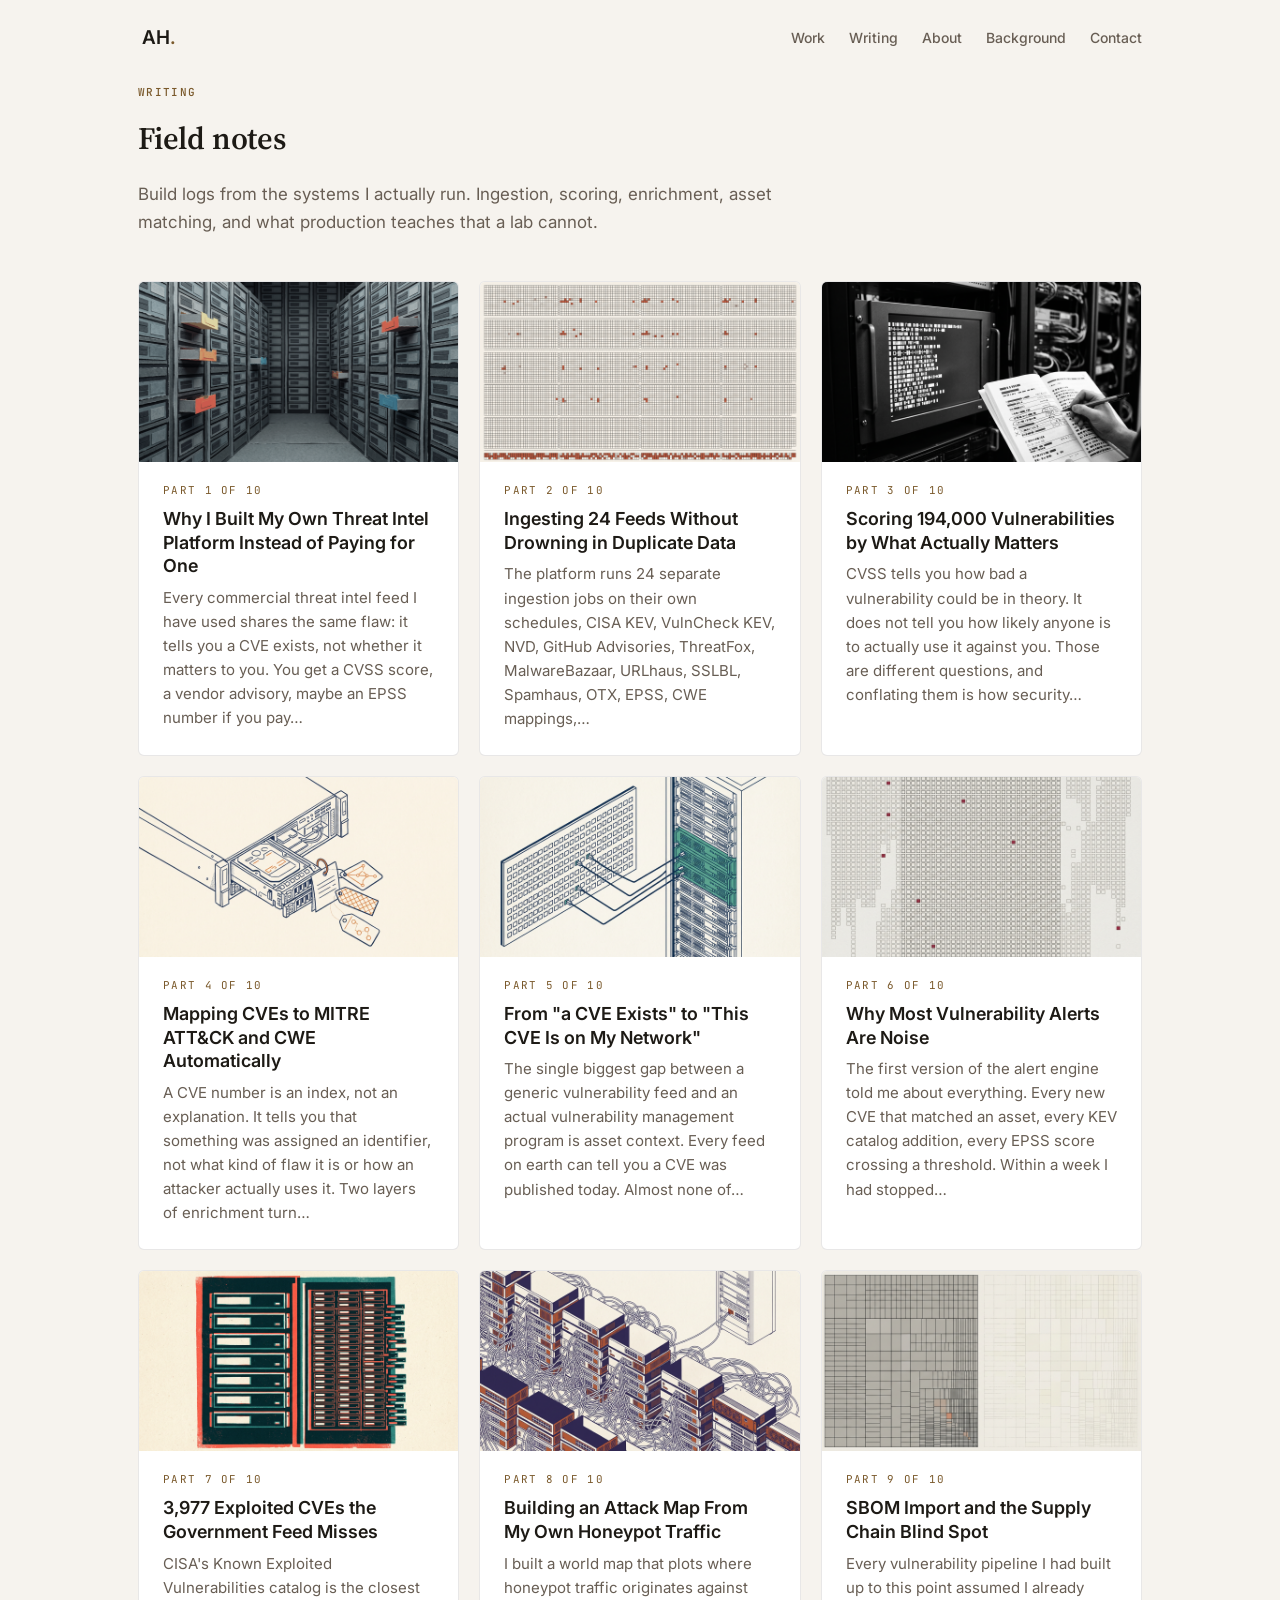
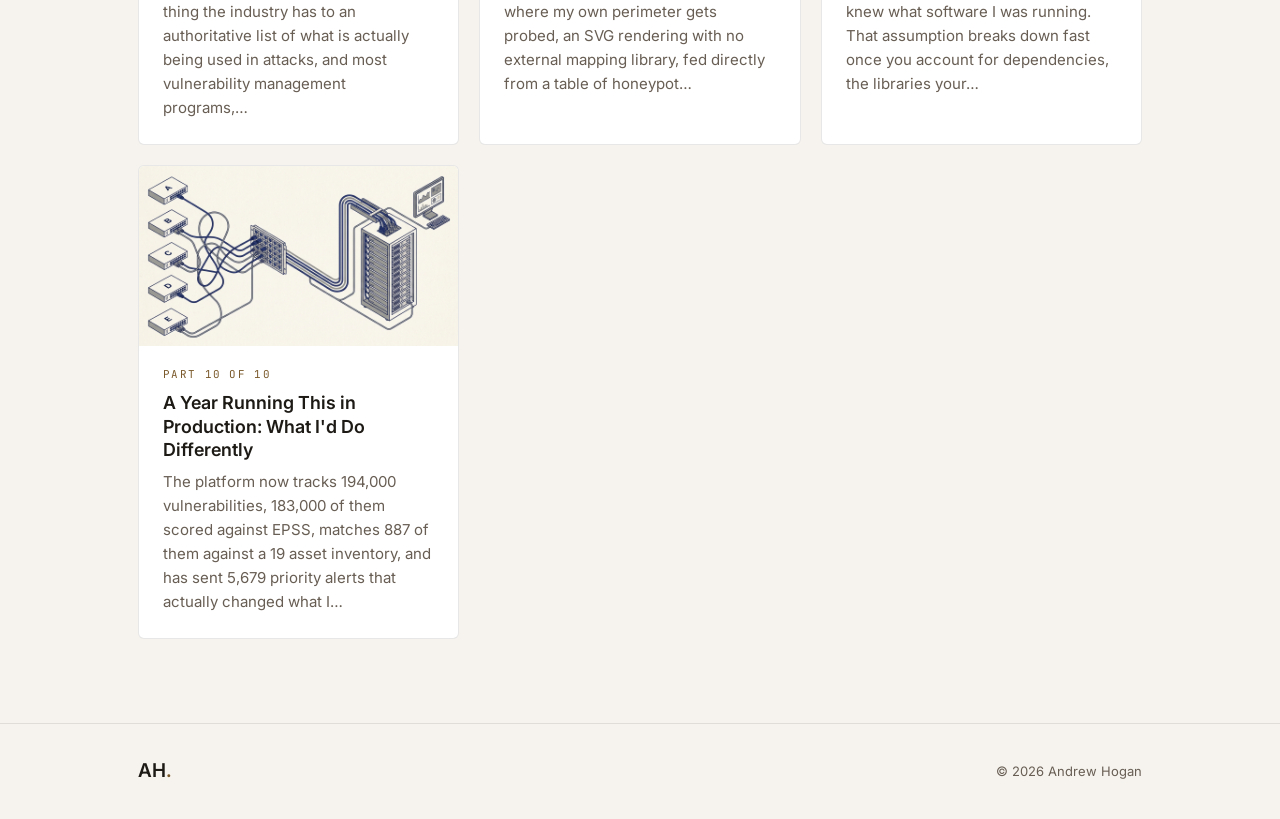
==== commit e26ed086: "Blog series: sync /blog from series source" ====
--- a/blog/index.html
+++ b/blog/index.html
@@ -1,4 +1,4 @@
-<script type="application/ld+json">{"@context": "https://schema.org", "@type": "Blog", "@id": "https://www.andrew-hogan.com/blog/#blog", "url": "https://www.andrew-hogan.com/blog/", "name": "Field notes | Andrew Hogan", "description": "Build logs from the threat intelligence platform, detection lab, and security tooling I run in production.", "inLanguage": "en-US", "author": {"@id": "https://www.andrew-hogan.com/#person"}, "publisher": {"@id": "https://www.andrew-hogan.com/#person"}, "blogPost": [{"@type": "BlogPosting", "headline": "Why I Built My Own Threat Intel Platform Instead of Paying for One", "url": "https://www.andrew-hogan.com/blog/why-i-built-my-own-threat-intel-platform.html", "datePublished": "2026-11-03"}, {"@type": "BlogPosting", "headline": "Ingesting 24 Feeds Without Drowning in Duplicate Data", "url": "https://www.andrew-hogan.com/blog/ingesting-24-feeds-without-duplicate-data.html", "datePublished": "2026-11-03"}, {"@type": "BlogPosting", "headline": "Scoring 194,000 Vulnerabilities by What Actually Matters", "url": "https://www.andrew-hogan.com/blog/scoring-194000-vulnerabilities.html", "datePublished": "2026-11-03"}]}</script><!DOCTYPE html>
+<script type="application/ld+json">{"@context": "https://schema.org", "@type": "Blog", "@id": "https://www.andrew-hogan.com/blog/#blog", "url": "https://www.andrew-hogan.com/blog/", "name": "Field notes | Andrew Hogan", "description": "Build logs from the threat intelligence platform, detection lab, and security tooling I run in production.", "inLanguage": "en-US", "author": {"@id": "https://www.andrew-hogan.com/#person"}, "publisher": {"@id": "https://www.andrew-hogan.com/#person"}, "blogPost": [{"@type": "BlogPosting", "headline": "Why I Built My Own Threat Intel Platform Instead of Paying for One", "url": "https://www.andrew-hogan.com/blog/why-i-built-my-own-threat-intel-platform.html", "datePublished": "2026-11-03"}, {"@type": "BlogPosting", "headline": "Ingesting 24 Feeds Without Drowning in Duplicate Data", "url": "https://www.andrew-hogan.com/blog/ingesting-24-feeds-without-duplicate-data.html", "datePublished": "2026-11-03"}, {"@type": "BlogPosting", "headline": "Scoring 194,000 Vulnerabilities by What Actually Matters", "url": "https://www.andrew-hogan.com/blog/scoring-194000-vulnerabilities.html", "datePublished": "2026-11-03"}, {"@type": "BlogPosting", "headline": "Mapping CVEs to MITRE ATT&CK and CWE Automatically", "url": "https://www.andrew-hogan.com/blog/mapping-cves-to-attck-and-cwe.html", "datePublished": "2026-11-25"}, {"@type": "BlogPosting", "headline": "From \"a CVE Exists\" to \"This CVE Is on My Network\"", "url": "https://www.andrew-hogan.com/blog/from-cve-exists-to-on-my-network.html", "datePublished": "2026-11-25"}, {"@type": "BlogPosting", "headline": "Why Most Vulnerability Alerts Are Noise", "url": "https://www.andrew-hogan.com/blog/why-most-vulnerability-alerts-are-noise.html", "datePublished": "2026-11-25"}, {"@type": "BlogPosting", "headline": "3,977 Exploited CVEs the Government Feed Misses", "url": "https://www.andrew-hogan.com/blog/3977-exploited-cves-government-feed-misses.html", "datePublished": "2026-11-25"}, {"@type": "BlogPosting", "headline": "Building an Attack Map From My Own Honeypot Traffic", "url": "https://www.andrew-hogan.com/blog/attack-map-from-honeypot-traffic.html", "datePublished": "2026-11-25"}, {"@type": "BlogPosting", "headline": "SBOM Import and the Supply Chain Blind Spot", "url": "https://www.andrew-hogan.com/blog/sbom-import-supply-chain-blind-spot.html", "datePublished": "2026-11-25"}, {"@type": "BlogPosting", "headline": "A Year Running This in Production: What I'd Do Differently", "url": "https://www.andrew-hogan.com/blog/a-year-in-production-what-id-change.html", "datePublished": "2026-11-25"}]}</script><!DOCTYPE html>
 <html lang="en">
 <head>
   <meta charset="UTF-8" />
@@ -70,6 +70,62 @@
             <p>CVSS tells you how bad a vulnerability could be in theory. It does not tell you how likely anyone is to actually use it against you. Those are different questions, and conflating them is how security…</p>
           </div>
         </a>
+        <a class="post-card" href="/blog/mapping-cves-to-attck-and-cwe.html">
+          <img src="/images/blog/mapping-cves-to-attck-and-cwe.png" alt="Cover illustration for Mapping CVEs to MITRE ATT&amp;CK and CWE Automatically" />
+          <div class="post-card-body">
+            <div class="post-card-kicker">Part 4 of 10</div>
+            <h2>Mapping CVEs to MITRE ATT&amp;CK and CWE Automatically</h2>
+            <p>A CVE number is an index, not an explanation. It tells you that something was assigned an identifier, not what kind of flaw it is or how an attacker actually uses it. Two layers of enrichment turn…</p>
+          </div>
+        </a>
+        <a class="post-card" href="/blog/from-cve-exists-to-on-my-network.html">
+          <img src="/images/blog/from-cve-exists-to-on-my-network.png" alt="Cover illustration for From &quot;a CVE Exists&quot; to &quot;This CVE Is on My Network&quot;" />
+          <div class="post-card-body">
+            <div class="post-card-kicker">Part 5 of 10</div>
+            <h2>From &quot;a CVE Exists&quot; to &quot;This CVE Is on My Network&quot;</h2>
+            <p>The single biggest gap between a generic vulnerability feed and an actual vulnerability management program is asset context. Every feed on earth can tell you a CVE was published today. Almost none of…</p>
+          </div>
+        </a>
+        <a class="post-card" href="/blog/why-most-vulnerability-alerts-are-noise.html">
+          <img src="/images/blog/why-most-vulnerability-alerts-are-noise.png" alt="Cover illustration for Why Most Vulnerability Alerts Are Noise" />
+          <div class="post-card-body">
+            <div class="post-card-kicker">Part 6 of 10</div>
+            <h2>Why Most Vulnerability Alerts Are Noise</h2>
+            <p>The first version of the alert engine told me about everything. Every new CVE that matched an asset, every KEV catalog addition, every EPSS score crossing a threshold. Within a week I had stopped…</p>
+          </div>
+        </a>
+        <a class="post-card" href="/blog/3977-exploited-cves-government-feed-misses.html">
+          <img src="/images/blog/3977-exploited-cves-government-feed-misses.png" alt="Cover illustration for 3,977 Exploited CVEs the Government Feed Misses" />
+          <div class="post-card-body">
+            <div class="post-card-kicker">Part 7 of 10</div>
+            <h2>3,977 Exploited CVEs the Government Feed Misses</h2>
+            <p>CISA&#x27;s Known Exploited Vulnerabilities catalog is the closest thing the industry has to an authoritative list of what is actually being used in attacks, and most vulnerability management programs,…</p>
+          </div>
+        </a>
+        <a class="post-card" href="/blog/attack-map-from-honeypot-traffic.html">
+          <img src="/images/blog/attack-map-from-honeypot-traffic.png" alt="Cover illustration for Building an Attack Map From My Own Honeypot Traffic" />
+          <div class="post-card-body">
+            <div class="post-card-kicker">Part 8 of 10</div>
+            <h2>Building an Attack Map From My Own Honeypot Traffic</h2>
+            <p>I built a world map that plots where honeypot traffic originates against where my own perimeter gets probed, an SVG rendering with no external mapping library, fed directly from a table of honeypot…</p>
+          </div>
+        </a>
+        <a class="post-card" href="/blog/sbom-import-supply-chain-blind-spot.html">
+          <img src="/images/blog/sbom-import-supply-chain-blind-spot.png" alt="Cover illustration for SBOM Import and the Supply Chain Blind Spot" />
+          <div class="post-card-body">
+            <div class="post-card-kicker">Part 9 of 10</div>
+            <h2>SBOM Import and the Supply Chain Blind Spot</h2>
+            <p>Every vulnerability pipeline I had built up to this point assumed I already knew what software I was running. That assumption breaks down fast once you account for dependencies, the libraries your…</p>
+          </div>
+        </a>
+        <a class="post-card" href="/blog/a-year-in-production-what-id-change.html">
+          <img src="/images/blog/a-year-in-production-what-id-change.png" alt="Cover illustration for A Year Running This in Production: What I&#x27;d Do Differently" />
+          <div class="post-card-body">
+            <div class="post-card-kicker">Part 10 of 10</div>
+            <h2>A Year Running This in Production: What I&#x27;d Do Differently</h2>
+            <p>The platform now tracks 194,000 vulnerabilities, 183,000 of them scored against EPSS, matches 887 of them against a 19 asset inventory, and has sent 5,679 priority alerts that actually changed what I…</p>
+          </div>
+        </a>
       </div>
     </div>
   </section>
--- a/style.css
+++ b/style.css
@@ -61,8 +61,8 @@
   gap: 32px;
 }
 .nav-logo-link { text-decoration: none; }
-.nav-logo { font-size: 19px; font-weight: 800; letter-spacing: -.026em; color: var(--text); }
-.nav-links { display: flex; list-style: none; gap: 26px; margin-left: auto; }
+.nav-logo { font-size: 19px; font-weight: 600; letter-spacing: 0; color: var(--text); }
+.nav-links { display: flex; list-style: none; gap: 24px; margin-left: auto; }
 .nav-links a {
   color: var(--muted);
   text-decoration: none;
@@ -79,9 +79,9 @@
   margin-left: auto;
   flex-direction: column;
   justify-content: center;
-  gap: 5px;
-  width: 42px;
-  height: 42px;
+  gap: 6px;
+  width: 44px;
+  height: 44px;
   padding: 0;
   background: none;
   border: 0;
@@ -89,7 +89,7 @@
 }
 .nav-toggle span {
   display: block;
-  width: 22px;
+  width: 24px;
   height: 2px;
   margin: 0 auto;
   background: var(--text);
@@ -97,9 +97,9 @@
   transition: transform .2s, opacity .2s;
 }
 /* Collapse the bars into an X while the panel is open. */
-.nav-toggle[aria-expanded="true"] span:nth-child(1) { transform: translateY(7px) rotate(45deg); }
+.nav-toggle[aria-expanded="true"] span:nth-child(1) { transform: translateY(8px) rotate(45deg); }
 .nav-toggle[aria-expanded="true"] span:nth-child(2) { opacity: 0; }
-.nav-toggle[aria-expanded="true"] span:nth-child(3) { transform: translateY(-7px) rotate(-45deg); }
+.nav-toggle[aria-expanded="true"] span:nth-child(3) { transform: translateY(-8px) rotate(-45deg); }
 
 /* ── Hero ──────────────────────────────────────────────────────────────── */
 /* Left-aligned and sized to its content. A centred 100vh hero leaves a screen
@@ -121,7 +121,7 @@
      text-size setting. -.5px at the 59px cap is -.0085em. */
   letter-spacing: -.0085em;
   line-height: 1.12;
-  margin-bottom: 22px;
+  margin-bottom: 24px;
   max-width: 21ch;
 }
 .hero-lede {
@@ -129,21 +129,32 @@
   line-height: 1.7;
   color: var(--muted);
   max-width: 62ch;
-  margin-bottom: 30px;
-}
+  margin-bottom: 32px;
+}
+/* Each credential wraps as a unit, so a line can never begin with a
+   dangling separator ('· CISSP' was orphaning onto its own line). */
 .hero-meta { text-wrap: pretty; }
-.hero-actions { display: flex; gap: 12px; flex-wrap: wrap; margin-bottom: 34px; }
+/* Above the phone breakpoint each credential wraps as a unit, so a line can
+   never start with a dangling separator. Below it the first segment alone is
+   wider than the viewport, so it must be allowed to break. */
+@media (min-width: 641px) {
+  .hero-meta span { white-space: nowrap; }
+}
+.hero-actions { display: flex; gap: 12px; flex-wrap: wrap; margin-bottom: 32px; }
 .hero-meta {
   font-family: 'JetBrains Mono', monospace;
-  font-size: 12.5px;
+  font-size: 12px;
   color: var(--muted);
   padding-top: 20px;
   border-top: 1px solid var(--border);
-  max-width: 62ch;
+  /* 62ch is a reading measure for prose; this is a single mono credential
+     strip of ~77 characters, so the cap was forcing "CISSP" onto its own
+     line at every width. Sized to the content instead. */
+  max-width: 80ch;
 }
 
 .btn-primary {
-  padding: 12px 26px;
+  padding: 12px 24px;
   background: var(--accent-fill);
   color: #fff;
   border-radius: var(--radius);
@@ -154,7 +165,7 @@
 }
 .btn-primary:hover { background: #86632e; }
 .btn-ghost {
-  padding: 12px 22px;
+  padding: 12px 24px;
   background: transparent;
   border: 1px solid var(--rule);
   color: var(--text);
@@ -177,12 +188,12 @@
   font-size: clamp(1.5rem, 2.6vw, 1.95rem);
   font-weight: 600;
   letter-spacing: -.0064em;
-  margin-bottom: 14px;
+  margin-bottom: 16px;
   color: var(--text);
 }
 .section-num {
   font-family: 'JetBrains Mono', monospace;
-  font-size: .72rem;
+  font-size: .74rem;
   font-weight: 500;
   letter-spacing: .1em;
   color: var(--accent-text);
@@ -200,7 +211,7 @@
 .section-lede {
   max-width: 60ch;
   margin-bottom: 44px;
-  font-size: 1.02rem;
+  font-size: 1.06rem;
   line-height: 1.7;
   color: var(--muted);
 }
@@ -214,12 +225,12 @@
   display: grid;
   grid-template-columns: 140px minmax(0, 1fr);
   gap: 32px;
-  padding: 30px 0;
+  padding: 32px 0;
   border-top: 1px solid var(--rule);
 }
 .project:last-child { border-bottom: 1px solid var(--rule); }
 
-.project-rail { display: flex; flex-direction: column; align-items: flex-start; gap: 10px; }
+.project-rail { display: flex; flex-direction: column; align-items: flex-start; gap: 8px; }
 .project-idx {
   font-family: 'Source Serif 4', Georgia, serif;
   font-size: 1.5rem;
@@ -228,7 +239,7 @@
 }
 .project-status {
   font-family: 'JetBrains Mono', monospace;
-  font-size: .66rem;
+  font-size: .68rem;
   letter-spacing: .08em;
   text-transform: uppercase;
   color: var(--muted);
@@ -239,7 +250,7 @@
   font-size: 1.45rem;
   font-weight: 600;
   letter-spacing: -.01em;
-  margin-bottom: 10px;
+  margin-bottom: 8px;
 }
 .project--lead h3 { font-size: 1.75rem; }
 .project-body > p { color: var(--muted); line-height: 1.72; max-width: 62ch; }
@@ -249,16 +260,17 @@
   flex-wrap: wrap;
   gap: 40px;
   list-style: none;
-  margin: 22px 0;
-  padding: 18px 0;
+  margin: 24px 0;
+  padding: 20px 0;
   border-top: 1px solid var(--border);
   border-bottom: 1px solid var(--border);
 }
 .project-metrics li { display: flex; flex-direction: column; gap: 2px; }
 .project-metrics strong {
   font-size: 1.65rem;
-  font-weight: 700;
+  font-weight: 600;
   letter-spacing: -.02em;
+  font-variant-numeric: tabular-nums;
   color: var(--text);
 }
 .project-metrics span {
@@ -273,18 +285,52 @@
   font-family: 'JetBrains Mono', monospace;
   font-size: .74rem;
   color: var(--muted);
-  margin-top: 14px;
+  margin-top: 16px;
 }
 .project-link {
   display: inline-block;
   margin-top: 16px;
-  font-size: .9rem;
+  font-size: .94rem;
   font-weight: 600;
   color: var(--accent-text);
   text-decoration: none;
 }
 .project-link span { display: inline-block; transition: transform .2s; }
 .project-link:hover span { transform: translateX(4px); }
+
+/* ── Architecture figures ──────────────────────────────────────────────────
+   A diagram is drawn on a 960 canvas and must not be scaled below it: at
+   832px its 9px sublabels fall under the legible floor. So the row drops the
+   140px rail and becomes one full-width cell, and the SVG keeps a floor with
+   its own scroller rather than the page scrolling sideways. */
+.project--figure { display: block; }
+.diagram-scroll { width: 100%; overflow-x: auto; }
+.diagram-scroll svg { width: 100%; min-width: 960px; display: block; }
+
+.project--figure figcaption,
+.post-figure figcaption {
+  font-family: 'JetBrains Mono', monospace;
+  font-size: .74rem;
+  line-height: 1.7;
+  color: var(--muted);
+  margin-top: 16px;
+  max-width: 76ch;
+}
+
+/* Inside a post the reading column is 720px, so the figure breaks out to the
+   page's own content width instead of scrolling at every desktop size. */
+.post-figure {
+  width: min(1004px, calc(100vw - 56px));
+  margin-left: 50%;
+  margin-top: 40px;
+  margin-bottom: 40px;
+  transform: translateX(-50%);
+}
+
+@media print {
+  .diagram-scroll { overflow-x: visible; }
+  .diagram-scroll svg { min-width: 0; }
+}
 
 /* ── Writing list ──────────────────────────────────────────────────────── */
 .posts { list-style: none; }
@@ -293,7 +339,7 @@
 .posts a {
   display: grid;
   grid-template-columns: 140px minmax(0, 1fr);
-  gap: 32px;
+  gap: 0 32px;
   padding: 24px 0;
   text-decoration: none;
   transition: background .2s;
@@ -301,11 +347,12 @@
 .posts a:hover { background: rgba(138,101,48,.04); }
 .post-idx {
   font-family: 'JetBrains Mono', monospace;
-  font-size: .7rem;
+  font-size: .68rem;
   letter-spacing: .1em;
   text-transform: uppercase;
   color: var(--accent-text);
   padding-top: 4px;
+  grid-row: 1 / span 2;
 }
 .post-title {
   display: block;
@@ -313,10 +360,10 @@
   font-weight: 600;
   line-height: 1.35;
   color: var(--text);
-  margin-bottom: 6px;
+  margin-bottom: 8px;
 }
 .post-dek { display: block; color: var(--muted); font-size: .94rem; line-height: 1.65; max-width: 62ch; }
-.posts-all { margin-top: 26px; }
+.posts-all { margin-top: 24px; }
 
 /* ── About ─────────────────────────────────────────────────────────────── */
 .about-grid {
@@ -325,11 +372,27 @@
   gap: 56px;
   align-items: start;
 }
+
+/* The portrait is shorter than the prose column, so top-aligning it left a
+   long gap underneath. Centre it against the text instead; the text itself
+   stays top-aligned. Only applies while the two sit side by side. */
+.about-photo { align-self: center; }
+
 .about-text p { color: var(--muted); line-height: 1.78; margin-bottom: 16px; max-width: 62ch; }
-.about-more { margin-top: 22px; }
+.about-more { margin-top: 24px; }
 /* No frame, no card: a plain portrait sits better on a warm page than a
    white box does. */
-.about-photo img { width: 100%; display: block; border-radius: var(--radius); }
+/* height:auto is required once the img carries width/height attributes:
+   without it the 800 attribute wins over the intrinsic ratio and the
+   portrait renders 300x800 instead of 300x400. */
+.about-photo img {
+  width: 100%;
+  height: auto;
+  aspect-ratio: 3 / 4;
+  object-fit: cover;
+  display: block;
+  border-radius: var(--radius);
+}
 
 .inline-link {
   color: var(--accent-text);
@@ -339,27 +402,27 @@
 .inline-link:hover { border-color: var(--accent); }
 
 /* ── Off the clock ─────────────────────────────────────────────────────── */
-.offclock { display: grid; grid-template-columns: repeat(2, minmax(0, 1fr)); gap: 34px 56px; }
+.offclock { display: grid; grid-template-columns: repeat(2, minmax(0, 1fr)); gap: 32px 56px; }
 .offclock dt {
   font-size: 1rem;
-  font-weight: 700;
+  font-weight: 600;
   margin-bottom: 8px;
   color: var(--text);
 }
-.offclock dd { color: var(--muted); font-size: .96rem; line-height: 1.72; }
+.offclock dd { color: var(--muted); font-size: .94rem; line-height: 1.72; }
 
 /* ── Contact ───────────────────────────────────────────────────────────── */
-.contact-list { display: flex; flex-wrap: wrap; gap: 14px; list-style: none; }
+.contact-list { display: flex; flex-wrap: wrap; gap: 16px; list-style: none; }
 .contact-list a {
   display: inline-flex;
   align-items: center;
-  gap: 9px;
+  gap: 8px;
   padding: 12px 20px;
   border: 1px solid var(--rule);
   border-radius: var(--radius);
   text-decoration: none;
   color: var(--text);
-  font-size: .93rem;
+  font-size: .94rem;
   font-weight: 500;
   transition: border-color .2s, background .2s;
 }
@@ -367,7 +430,7 @@
 .contact-list i { color: var(--accent-text); }
 
 /* ── Page head (interior pages) ────────────────────────────────────────── */
-.page-head { padding: 140px 0 10px; }
+.page-head { padding: 140px 0 8px; }
 .page-head h1 {
   font-size: clamp(2rem, 4.4vw, 2.9rem);
   font-weight: 600;
@@ -381,7 +444,7 @@
   letter-spacing: .06em;
   color: var(--muted);
   text-decoration: none;
-  margin-bottom: 26px;
+  margin-bottom: 24px;
 }
 .post-back:hover { color: var(--accent-text); }
 
@@ -391,7 +454,7 @@
   display: grid;
   grid-template-columns: 200px minmax(0, 1fr);
   gap: 32px;
-  padding: 26px 0;
+  padding: 24px 0;
   border-top: 1px solid var(--rule);
 }
 .role:last-child { border-bottom: 1px solid var(--rule); }
@@ -401,29 +464,29 @@
   align-items: flex-start;
   gap: 8px;
   font-family: 'JetBrains Mono', monospace;
-  font-size: .76rem;
-  color: var(--muted);
-  padding-top: 3px;
-}
-.role-title { font-size: 1.06rem; font-weight: 700; }
-.role-company { color: var(--accent-text); font-size: .9rem; margin-top: 2px; }
-.role-line { color: var(--muted); line-height: 1.68; font-size: .93rem; margin: 10px 0 12px; max-width: 62ch; }
-.role-tags { display: flex; flex-wrap: wrap; gap: 6px; }
+  font-size: .74rem;
+  color: var(--muted);
+  padding-top: 4px;
+}
+.role-title { font-size: 1.06rem; font-weight: 600; }
+.role-company { color: var(--accent-text); font-size: .94rem; margin-top: 2px; }
+.role-line { color: var(--muted); line-height: 1.68; font-size: .94rem; margin: 8px 0 12px; max-width: 62ch; }
+.role-tags { display: flex; flex-wrap: wrap; gap: 8px; }
 .role-tags span {
-  font-size: .72rem;
+  font-size: .74rem;
   color: var(--muted);
   background: rgba(29,26,21,.05);
   border-radius: 4px;
-  padding: 3px 8px;
-}
-.roles-more { display: inline-block; margin-top: 26px; }
+  padding: 4px 8px;
+}
+.roles-more { display: inline-block; margin-top: 24px; }
 
 /* Role badges: plain text on a thin border, not a colour-fill pill. */
 .tl-badge {
-  font-size: 10px;
-  font-weight: 700;
+  font-size: 11px;
+  font-weight: 600;
   padding: 2px 8px;
-  border-radius: 3px;
+  border-radius: 4px;
   color: var(--muted);
   border: 1px solid var(--rule);
   text-transform: uppercase;
@@ -437,46 +500,46 @@
   background: var(--surface);
   border: 1px solid var(--border);
   border-radius: var(--radius);
-  padding: 20px 22px;
+  padding: 20px 24px;
   transition: border-color .2s;
 }
 .skill-card:hover { border-color: rgba(138,101,48,.3); }
 .skill-icon {
-  width: 34px; height: 34px;
-  border-radius: 5px;
+  width: 32px; height: 32px;
+  border-radius: 4px;
   background: rgba(138,101,48,.1);
   display: flex;
   align-items: center;
   justify-content: center;
   color: var(--accent-text);
-  font-size: .9rem;
+  font-size: .94rem;
   margin-bottom: 12px;
 }
-.skill-card h3 { font-size: 1rem; font-weight: 700; color: var(--text); margin-bottom: 10px; }
-.tag-list { display: flex; flex-wrap: wrap; gap: 7px; }
+.skill-card h3 { font-size: 1rem; font-weight: 600; color: var(--text); margin-bottom: 8px; }
+.tag-list { display: flex; flex-wrap: wrap; gap: 8px; }
 .tag {
-  padding: 3px 8px;
+  padding: 4px 8px;
   background: rgba(29,26,21,.04);
   border: 1px solid var(--border);
   border-radius: 4px;
-  font-size: .73rem;
+  font-size: .74rem;
   color: var(--muted);
   font-weight: 500;
 }
 
 /* ── Certifications (background page) ──────────────────────────────────── */
-.cert-group { margin-bottom: 26px; }
+.cert-group { margin-bottom: 24px; }
 .cert-group-label {
   font-size: 11px;
-  font-weight: 700;
+  font-weight: 600;
   letter-spacing: .12em;
   text-transform: uppercase;
   color: var(--muted);
-  margin-bottom: 18px;
-  padding-bottom: 10px;
+  margin-bottom: 20px;
+  padding-bottom: 8px;
   border-bottom: 1px solid var(--border);
 }
-.cert-row { display: flex; flex-wrap: wrap; gap: 14px; }
+.cert-row { display: flex; flex-wrap: wrap; gap: 16px; }
 .cert-card {
   display: flex;
   flex-direction: column;
@@ -485,7 +548,7 @@
   background: var(--surface);
   border: 1px solid var(--border);
   border-radius: var(--radius);
-  padding: 14px 12px 12px;
+  padding: 16px 12px 12px;
   text-decoration: none;
   width: 132px;
   transition: border-color .2s;
@@ -518,39 +581,39 @@
 }
 .post-card:hover { border-color: rgba(138,101,48,.4); }
 .post-card img { width: 100%; aspect-ratio: 16 / 9; object-fit: cover; display: block; }
-.post-card-body { padding: 20px 22px 24px; }
+.post-card-body { padding: 20px 24px 24px; }
 .post-card-kicker {
   font-family: 'JetBrains Mono', monospace;
   font-size: .68rem;
   letter-spacing: .12em;
   text-transform: uppercase;
   color: var(--accent-text);
-  margin-bottom: 10px;
+  margin-bottom: 8px;
 }
 .post-card h2 {
   font-size: 1.12rem;
-  font-weight: 700;
+  font-weight: 600;
   line-height: 1.32;
-  letter-spacing: -.01em;
+  letter-spacing: 0;
   color: var(--text);
   margin-bottom: 8px;
 }
-.post-card p { color: var(--muted); font-size: .9rem; line-height: 1.6; }
+.post-card p { color: var(--muted); font-size: .94rem; line-height: 1.6; }
 
 .post-page { padding-top: 140px; }
 .post-kicker {
   font-family: 'JetBrains Mono', monospace;
-  font-size: .7rem;
+  font-size: .68rem;
   letter-spacing: .12em;
   text-transform: uppercase;
   color: var(--accent-text);
-  margin-bottom: 14px;
+  margin-bottom: 16px;
 }
 .post-date {
   font-family: 'JetBrains Mono', monospace;
   font-size: .74rem;
   color: var(--muted);
-  margin-bottom: 14px;
+  margin-bottom: 16px;
 }
 
 .post-h1 {
@@ -558,14 +621,14 @@
   font-weight: 600;
   line-height: 1.18;
   letter-spacing: -.01em;
-  margin-bottom: 30px;
+  margin-bottom: 32px;
 }
 .post-cover {
   width: 100%;
   aspect-ratio: 16 / 9;
   object-fit: cover;
   border-radius: var(--radius);
-  margin-bottom: 38px;
+  margin-bottom: 40px;
 }
 .post-body p { font-size: 1.06rem; line-height: 1.8; color: var(--muted); margin-bottom: 24px; }
 .post-body .post-lede { font-size: 1.18rem; line-height: 1.72; color: var(--text); }
@@ -580,7 +643,7 @@
 }
 .post-nav-link {
   flex: 1 1 240px;
-  padding: 18px 20px;
+  padding: 20px 20px;
   background: var(--surface);
   border: 1px solid var(--border);
   border-radius: var(--radius);
@@ -595,15 +658,15 @@
 .post-nav-link span {
   display: block;
   font-family: 'JetBrains Mono', monospace;
-  font-size: .66rem;
+  font-size: .68rem;
   letter-spacing: .12em;
   text-transform: uppercase;
   color: var(--muted);
-  margin-bottom: 6px;
+  margin-bottom: 8px;
 }
 
 /* ── Footer ────────────────────────────────────────────────────────────── */
-.footer { border-top: 1px solid var(--border); padding: 30px 28px; }
+.footer { border-top: 1px solid var(--border); padding: 32px 28px; }
 .footer-inner { display: flex; align-items: center; justify-content: space-between; gap: 12px; }
 .footer p { color: var(--muted); font-size: 13px; }
 
@@ -613,9 +676,10 @@
   .about-photo { max-width: 280px; }
   .offclock { grid-template-columns: 1fr; gap: 28px; }
   .project, .posts a, .role { grid-template-columns: 1fr; gap: 12px; }
-  .project-rail { flex-direction: row; align-items: center; gap: 14px; }
+  .post-idx { grid-row: auto; }
+  .project-rail { flex-direction: row; align-items: center; gap: 16px; }
   .role-when { flex-direction: row; align-items: center; gap: 12px; }
-  .project-metrics { gap: 26px; }
+  .project-metrics { gap: 24px; }
 }
 
 @media (max-width: 640px) {
@@ -631,7 +695,7 @@
     flex-direction: column;
     gap: 0;
     margin: 0;
-    padding: 6px 28px 14px;
+    padding: 8px 28px 16px;
     background: var(--bg);
     border-bottom: 1px solid var(--border);
     box-shadow: 0 10px 20px rgba(29, 26, 21, .06);
@@ -651,8 +715,8 @@
   .nav-links > a:last-child { border-bottom: 0; }
   .hero { padding: 120px 0 64px; }
   .section { padding: 64px 0; }
-  .page-head { padding: 118px 0 6px; }
-  .cert-card { width: 110px; }
+  .page-head { padding: 120px 0 8px; }
+  .cert-card { width: 112px; }
   .footer-inner { flex-direction: column; }
 }
 
@@ -668,21 +732,20 @@
 [tabindex]:focus-visible {
   outline: 3px solid var(--accent-text);
   outline-offset: 2px;
-  border-radius: 3px;
-}
-
-/* The navbar is fixed at 62px, so an in-page jump would otherwise land the
-   target underneath it. */
+  border-radius: 4px;
+}
+
+/* The navbar measures 76px (16 + a 44px tap target + 16), not the 62px this
+   assumed, so every in-page jump was landing 14px underneath it. */
 :target,
 section[id],
 main[id] {
-  scroll-margin-top: calc(62px + 18px);
+  scroll-margin-top: calc(76px + 20px);
 }
 
 /* Instant acknowledgement on press, which hover cannot provide on a phone. */
 .btn:active,
 .nav-toggle:active,
-.work-item:active,
 .post-card:active {
   transform: scale(.97);
   transition: transform .1s ease-out;
@@ -691,18 +754,18 @@
 /* Minimum 44px touch targets. The arrow links were 19 to 23px tall. */
 .nav-toggle { min-width: 44px; min-height: 44px; }
 
-/* These were 19 to 23px tall. Padding grows the hit area to 44px without
-   changing the visual weight of the link itself. */
+/* These were 19 to 23px tall. min-height grows the hit area to 44px without
+   changing the visual weight of the link itself. Standalone links only: an
+   inline-flex box inside a sentence breaks the leading and detaches the
+   underline, and WCAG 2.5.8 exempts a link constrained by its line of text. */
 .project-link,
-.inline-link,
 .post-back,
 .work-link,
-.contact-list a {
+.contact-list a,
+.about-more .inline-link {
   display: inline-flex;
   align-items: center;
   min-height: 44px;
-  padding-top: 11px;
-  padding-bottom: 11px;
 }
 
 /* The wordmark is the only route home on small screens. */
@@ -724,7 +787,7 @@
   content: '';
   position: absolute;
   left: 0; right: 0; top: 100%;
-  height: 14px;
+  height: 16px;
   pointer-events: none;
   background: linear-gradient(to bottom, rgba(246,243,238,.75), rgba(246,243,238,0));
 }
@@ -741,7 +804,6 @@
   }
   .btn:active,
   .nav-toggle:active,
-  .work-item:active,
   .post-card:active { transform: none; }
 }
 
